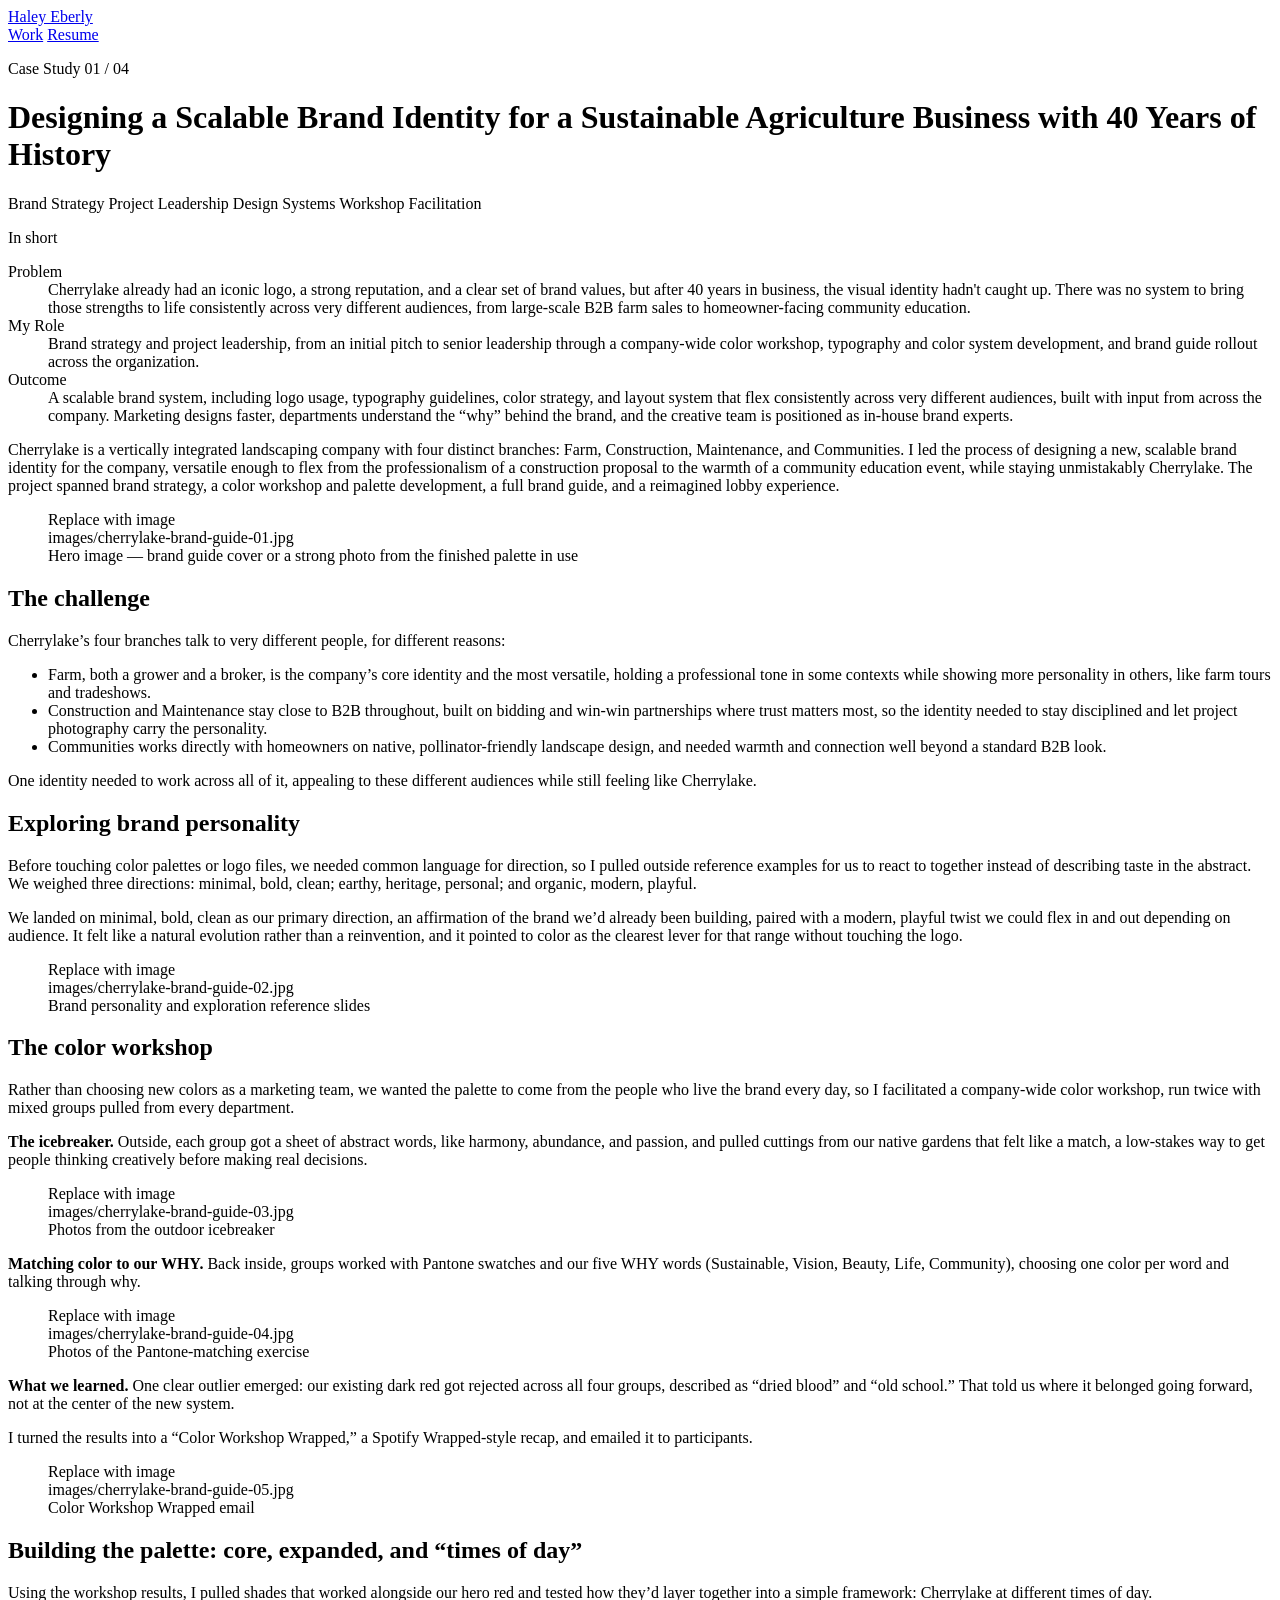
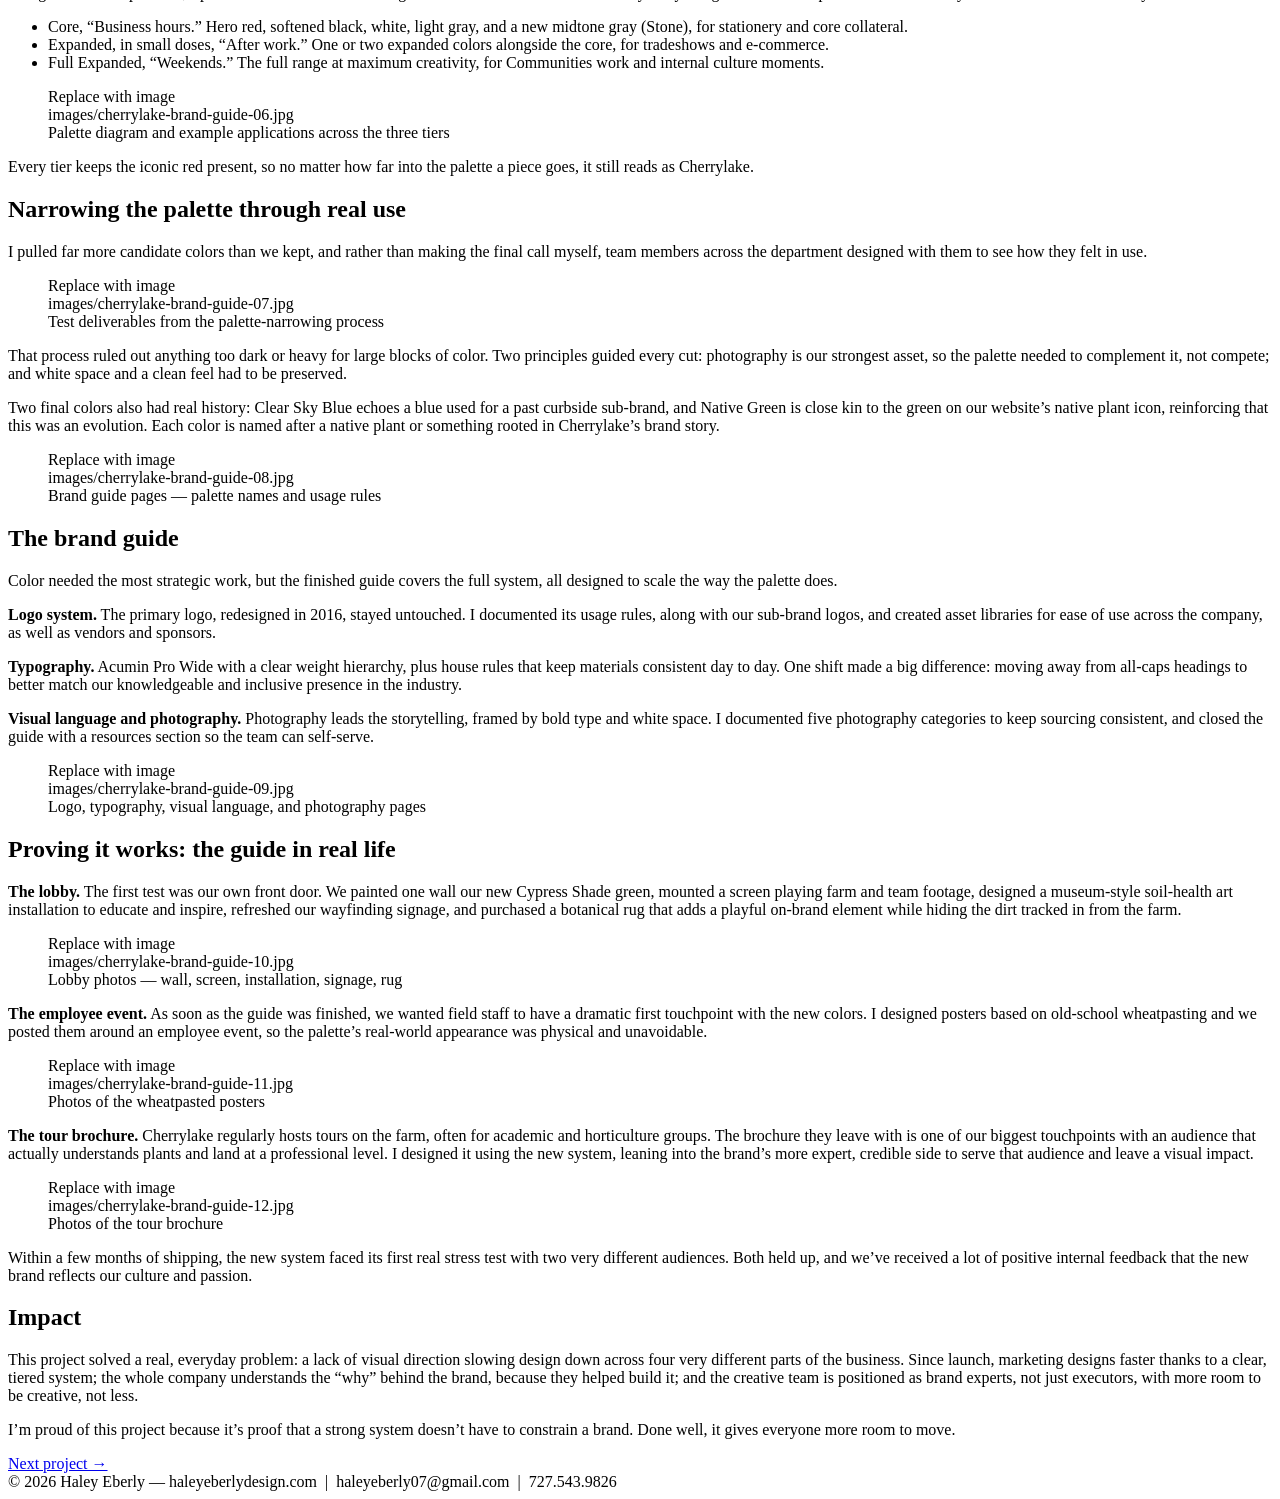
==== case-study-1.html @ ac06ab52 "Add files via upload" ====
<!DOCTYPE html>
<html lang="en">
<head>
<meta charset="UTF-8">
<meta name="viewport" content="width=device-width, initial-scale=1.0">
<title>Cherrylake Brand Guide — Haley Eberly</title>
<link rel="preconnect" href="https://fonts.googleapis.com">
<link rel="preconnect" href="https://fonts.gstatic.com" crossorigin>
<link href="https://fonts.googleapis.com/css2?family=Bricolage+Grotesque:opsz,wght@12..96,500;12..96,600;12..96,700&family=IBM+Plex+Sans:wght@400;500&family=IBM+Plex+Mono:wght@400;500&display=swap" rel="stylesheet">
<link rel="stylesheet" href="style.css">
</head>
<body>

<nav class="site-nav">
  <a href="index.html" class="site-nav__name">Haley Eberly</a>
  <div class="site-nav__links">
    <a href="index.html">Work</a>
    <a href="resume.pdf" target="_blank" rel="noopener">Resume</a>
  </div>
</nav>

<main class="case-study">

  <p class="case-study__eyebrow">Case Study 01 / 04</p>
  <h1 class="case-study__title">Designing a Scalable Brand Identity for a Sustainable Agriculture Business with 40 Years of History</h1>

  <div class="case-study__tags">
    <span class="tag">Brand Strategy</span>
    <span class="tag">Project Leadership</span>
    <span class="tag">Design Systems</span>
    <span class="tag">Workshop Facilitation</span>
  </div>

  <div class="brief-card">
    <p class="brief-card__label">In short</p>
    <dl>
      <dt>Problem</dt><dd>Cherrylake already had an iconic logo, a strong reputation, and a clear set of brand values, but after 40 years in business, the visual identity hadn't caught up. There was no system to bring those strengths to life consistently across very different audiences, from large-scale B2B farm sales to homeowner-facing community education.</dd>
      <dt>My Role</dt><dd>Brand strategy and project leadership, from an initial pitch to senior leadership through a company-wide color workshop, typography and color system development, and brand guide rollout across the organization.</dd>
      <dt>Outcome</dt><dd>A scalable brand system, including logo usage, typography guidelines, color strategy, and layout system that flex consistently across very different audiences, built with input from across the company. Marketing designs faster, departments understand the “why” behind the brand, and the creative team is positioned as in-house brand experts.</dd>
    </dl>
  </div>

  <article class="case-study__body">
    <p>Cherrylake is a vertically integrated landscaping company with four distinct branches: Farm, Construction, Maintenance, and Communities. I led the process of designing a new, scalable brand identity for the company, versatile enough to flex from the professionalism of a construction proposal to the warmth of a community education event, while staying unmistakably Cherrylake. The project spanned brand strategy, a color workshop and palette development, a full brand guide, and a reimagined lobby experience.</p>
    <figure class="case-study__figure">
      <div class="work-item__media">
        <div class="work-item__placeholder">Replace with image<br>images/cherrylake-brand-guide-01.jpg</div>
      </div>
      <figcaption>Hero image — brand guide cover or a strong photo from the finished palette in use</figcaption>
    </figure>
    <h2>The challenge</h2>
    <p>Cherrylake’s four branches talk to very different people, for different reasons:</p>
    <ul>
      <li>Farm, both a grower and a broker, is the company’s core identity and the most versatile, holding a professional tone in some contexts while showing more personality in others, like farm tours and tradeshows.</li>
      <li>Construction and Maintenance stay close to B2B throughout, built on bidding and win-win partnerships where trust matters most, so the identity needed to stay disciplined and let project photography carry the personality.</li>
      <li>Communities works directly with homeowners on native, pollinator-friendly landscape design, and needed warmth and connection well beyond a standard B2B look.</li>
    </ul>
    <p>One identity needed to work across all of it, appealing to these different audiences while still feeling like Cherrylake.</p>
    <h2>Exploring brand personality</h2>
    <p>Before touching color palettes or logo files, we needed common language for direction, so I pulled outside reference examples for us to react to together instead of describing taste in the abstract. We weighed three directions: minimal, bold, clean; earthy, heritage, personal; and organic, modern, playful.</p>
    <p>We landed on minimal, bold, clean as our primary direction, an affirmation of the brand we’d already been building, paired with a modern, playful twist we could flex in and out depending on audience. It felt like a natural evolution rather than a reinvention, and it pointed to color as the clearest lever for that range without touching the logo.</p>
    <figure class="case-study__figure">
      <div class="work-item__media">
        <div class="work-item__placeholder">Replace with image<br>images/cherrylake-brand-guide-02.jpg</div>
      </div>
      <figcaption>Brand personality and exploration reference slides</figcaption>
    </figure>
    <h2>The color workshop</h2>
    <p>Rather than choosing new colors as a marketing team, we wanted the palette to come from the people who live the brand every day, so I facilitated a company-wide color workshop, run twice with mixed groups pulled from every department.</p>
    <p><strong>The icebreaker.</strong> Outside, each group got a sheet of abstract words, like harmony, abundance, and passion, and pulled cuttings from our native gardens that felt like a match, a low-stakes way to get people thinking creatively before making real decisions.</p>
    <figure class="case-study__figure">
      <div class="work-item__media">
        <div class="work-item__placeholder">Replace with image<br>images/cherrylake-brand-guide-03.jpg</div>
      </div>
      <figcaption>Photos from the outdoor icebreaker</figcaption>
    </figure>
    <p><strong>Matching color to our WHY.</strong> Back inside, groups worked with Pantone swatches and our five WHY words (Sustainable, Vision, Beauty, Life, Community), choosing one color per word and talking through why.</p>
    <figure class="case-study__figure">
      <div class="work-item__media">
        <div class="work-item__placeholder">Replace with image<br>images/cherrylake-brand-guide-04.jpg</div>
      </div>
      <figcaption>Photos of the Pantone-matching exercise</figcaption>
    </figure>
    <p><strong>What we learned.</strong> One clear outlier emerged: our existing dark red got rejected across all four groups, described as “dried blood” and “old school.” That told us where it belonged going forward, not at the center of the new system.</p>
    <p>I turned the results into a “Color Workshop Wrapped,” a Spotify Wrapped-style recap, and emailed it to participants.</p>
    <figure class="case-study__figure">
      <div class="work-item__media">
        <div class="work-item__placeholder">Replace with image<br>images/cherrylake-brand-guide-05.jpg</div>
      </div>
      <figcaption>Color Workshop Wrapped email</figcaption>
    </figure>
    <h2>Building the palette: core, expanded, and “times of day”</h2>
    <p>Using the workshop results, I pulled shades that worked alongside our hero red and tested how they’d layer together into a simple framework: Cherrylake at different times of day.</p>
    <ul>
      <li>Core, “Business hours.” Hero red, softened black, white, light gray, and a new midtone gray (Stone), for stationery and core collateral.</li>
      <li>Expanded, in small doses, “After work.” One or two expanded colors alongside the core, for tradeshows and e-commerce.</li>
      <li>Full Expanded, “Weekends.” The full range at maximum creativity, for Communities work and internal culture moments.</li>
    </ul>
    <figure class="case-study__figure">
      <div class="work-item__media">
        <div class="work-item__placeholder">Replace with image<br>images/cherrylake-brand-guide-06.jpg</div>
      </div>
      <figcaption>Palette diagram and example applications across the three tiers</figcaption>
    </figure>
    <p>Every tier keeps the iconic red present, so no matter how far into the palette a piece goes, it still reads as Cherrylake.</p>
    <h2>Narrowing the palette through real use</h2>
    <p>I pulled far more candidate colors than we kept, and rather than making the final call myself, team members across the department designed with them to see how they felt in use.</p>
    <figure class="case-study__figure">
      <div class="work-item__media">
        <div class="work-item__placeholder">Replace with image<br>images/cherrylake-brand-guide-07.jpg</div>
      </div>
      <figcaption>Test deliverables from the palette-narrowing process</figcaption>
    </figure>
    <p>That process ruled out anything too dark or heavy for large blocks of color. Two principles guided every cut: photography is our strongest asset, so the palette needed to complement it, not compete; and white space and a clean feel had to be preserved.</p>
    <p>Two final colors also had real history: Clear Sky Blue echoes a blue used for a past curbside sub-brand, and Native Green is close kin to the green on our website’s native plant icon, reinforcing that this was an evolution. Each color is named after a native plant or something rooted in Cherrylake’s brand story.</p>
    <figure class="case-study__figure">
      <div class="work-item__media">
        <div class="work-item__placeholder">Replace with image<br>images/cherrylake-brand-guide-08.jpg</div>
      </div>
      <figcaption>Brand guide pages — palette names and usage rules</figcaption>
    </figure>
    <h2>The brand guide</h2>
    <p>Color needed the most strategic work, but the finished guide covers the full system, all designed to scale the way the palette does.</p>
    <p><strong>Logo system.</strong> The primary logo, redesigned in 2016, stayed untouched. I documented its usage rules, along with our sub-brand logos, and created asset libraries for ease of use across the company, as well as vendors and sponsors.</p>
    <p><strong>Typography.</strong> Acumin Pro Wide with a clear weight hierarchy, plus house rules that keep materials consistent day to day. One shift made a big difference: moving away from all-caps headings to better match our knowledgeable and inclusive presence in the industry.</p>
    <p><strong>Visual language and photography.</strong> Photography leads the storytelling, framed by bold type and white space. I documented five photography categories to keep sourcing consistent, and closed the guide with a resources section so the team can self-serve.</p>
    <figure class="case-study__figure">
      <div class="work-item__media">
        <div class="work-item__placeholder">Replace with image<br>images/cherrylake-brand-guide-09.jpg</div>
      </div>
      <figcaption>Logo, typography, visual language, and photography pages</figcaption>
    </figure>
    <h2>Proving it works: the guide in real life</h2>
    <p><strong>The lobby.</strong> The first test was our own front door. We painted one wall our new Cypress Shade green, mounted a screen playing farm and team footage, designed a museum-style soil-health art installation to educate and inspire, refreshed our wayfinding signage, and purchased a botanical rug that adds a playful on-brand element while hiding the dirt tracked in from the farm.</p>
    <figure class="case-study__figure">
      <div class="work-item__media">
        <div class="work-item__placeholder">Replace with image<br>images/cherrylake-brand-guide-10.jpg</div>
      </div>
      <figcaption>Lobby photos — wall, screen, installation, signage, rug</figcaption>
    </figure>
    <p><strong>The employee event.</strong> As soon as the guide was finished, we wanted field staff to have a dramatic first touchpoint with the new colors. I designed posters based on old-school wheatpasting and we posted them around an employee event, so the palette’s real-world appearance was physical and unavoidable.</p>
    <figure class="case-study__figure">
      <div class="work-item__media">
        <div class="work-item__placeholder">Replace with image<br>images/cherrylake-brand-guide-11.jpg</div>
      </div>
      <figcaption>Photos of the wheatpasted posters</figcaption>
    </figure>
    <p><strong>The tour brochure.</strong> Cherrylake regularly hosts tours on the farm, often for academic and horticulture groups. The brochure they leave with is one of our biggest touchpoints with an audience that actually understands plants and land at a professional level. I designed it using the new system, leaning into the brand’s more expert, credible side to serve that audience and leave a visual impact.</p>
    <figure class="case-study__figure">
      <div class="work-item__media">
        <div class="work-item__placeholder">Replace with image<br>images/cherrylake-brand-guide-12.jpg</div>
      </div>
      <figcaption>Photos of the tour brochure</figcaption>
    </figure>
    <p>Within a few months of shipping, the new system faced its first real stress test with two very different audiences. Both held up, and we’ve received a lot of positive internal feedback that the new brand reflects our culture and passion.</p>
    <h2>Impact</h2>
    <p>This project solved a real, everyday problem: a lack of visual direction slowing design down across four very different parts of the business. Since launch, marketing designs faster thanks to a clear, tiered system; the whole company understands the “why” behind the brand, because they helped build it; and the creative team is positioned as brand experts, not just executors, with more room to be creative, not less.</p>
    <p>I’m proud of this project because it’s proof that a strong system doesn’t have to constrain a brand. Done well, it gives everyone more room to move.</p>
  </article>

  <nav class="case-study__nav">
    <a href="case-study-2.html">Next project →</a>
  </nav>

</main>

<footer class="site-footer">
  © <span id="year"></span> Haley Eberly — haleyeberlydesign.com &nbsp;|&nbsp; haleyeberly07@gmail.com &nbsp;|&nbsp; 727.543.9826
</footer>

<script>
  document.getElementById('year').textContent = new Date().getFullYear();
</script>

</body>
</html>
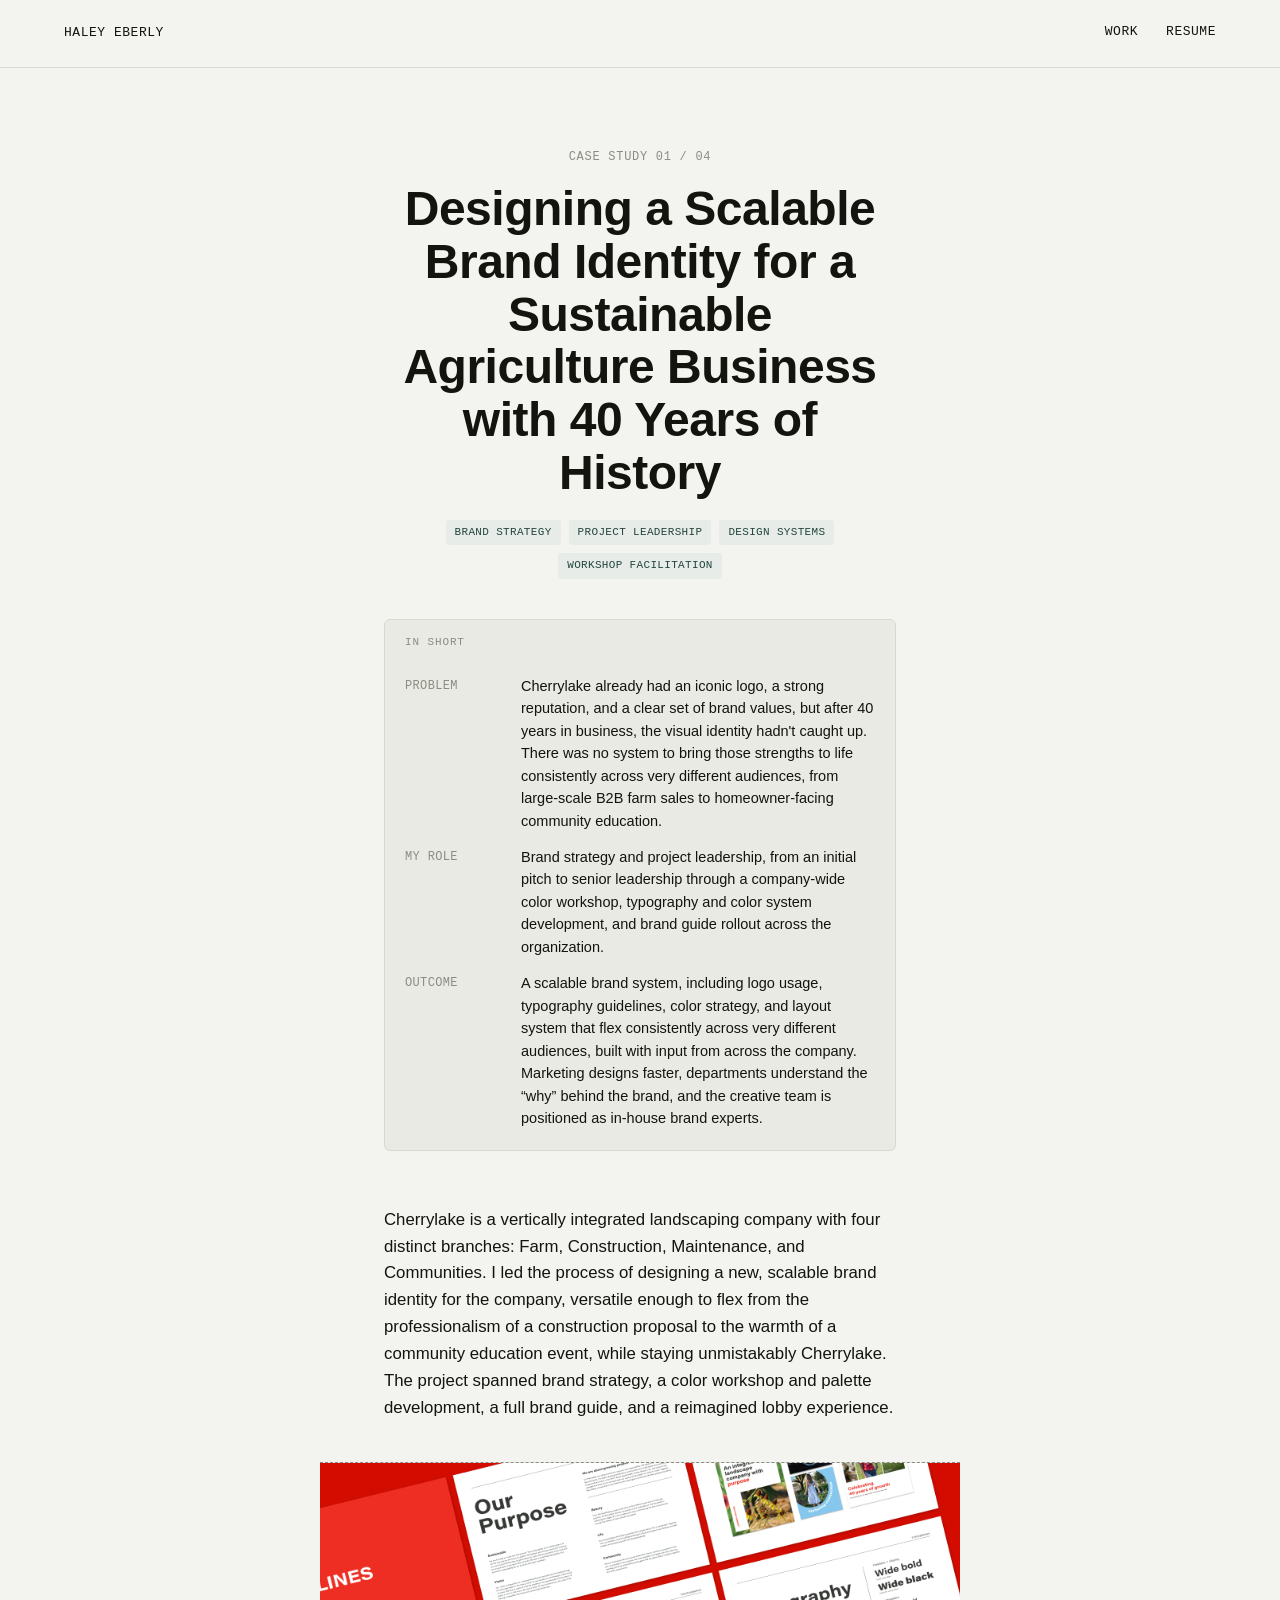
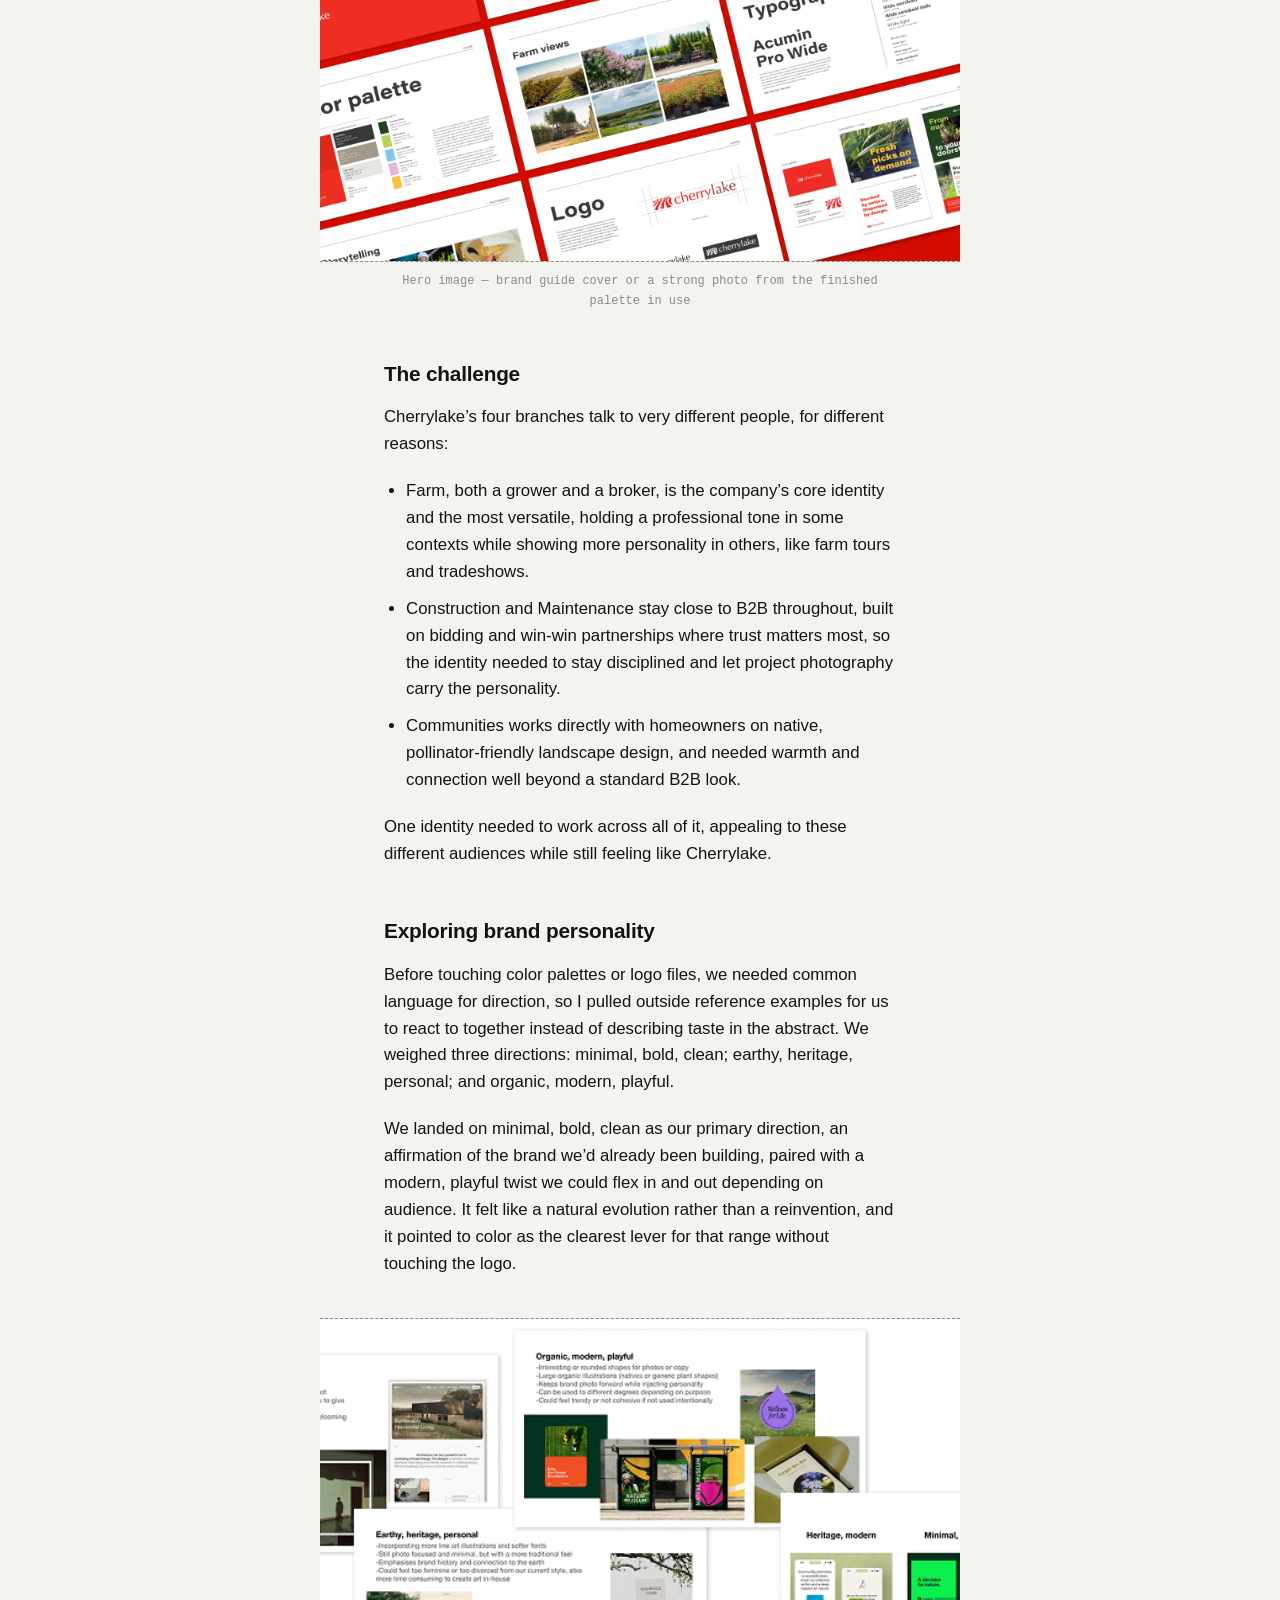
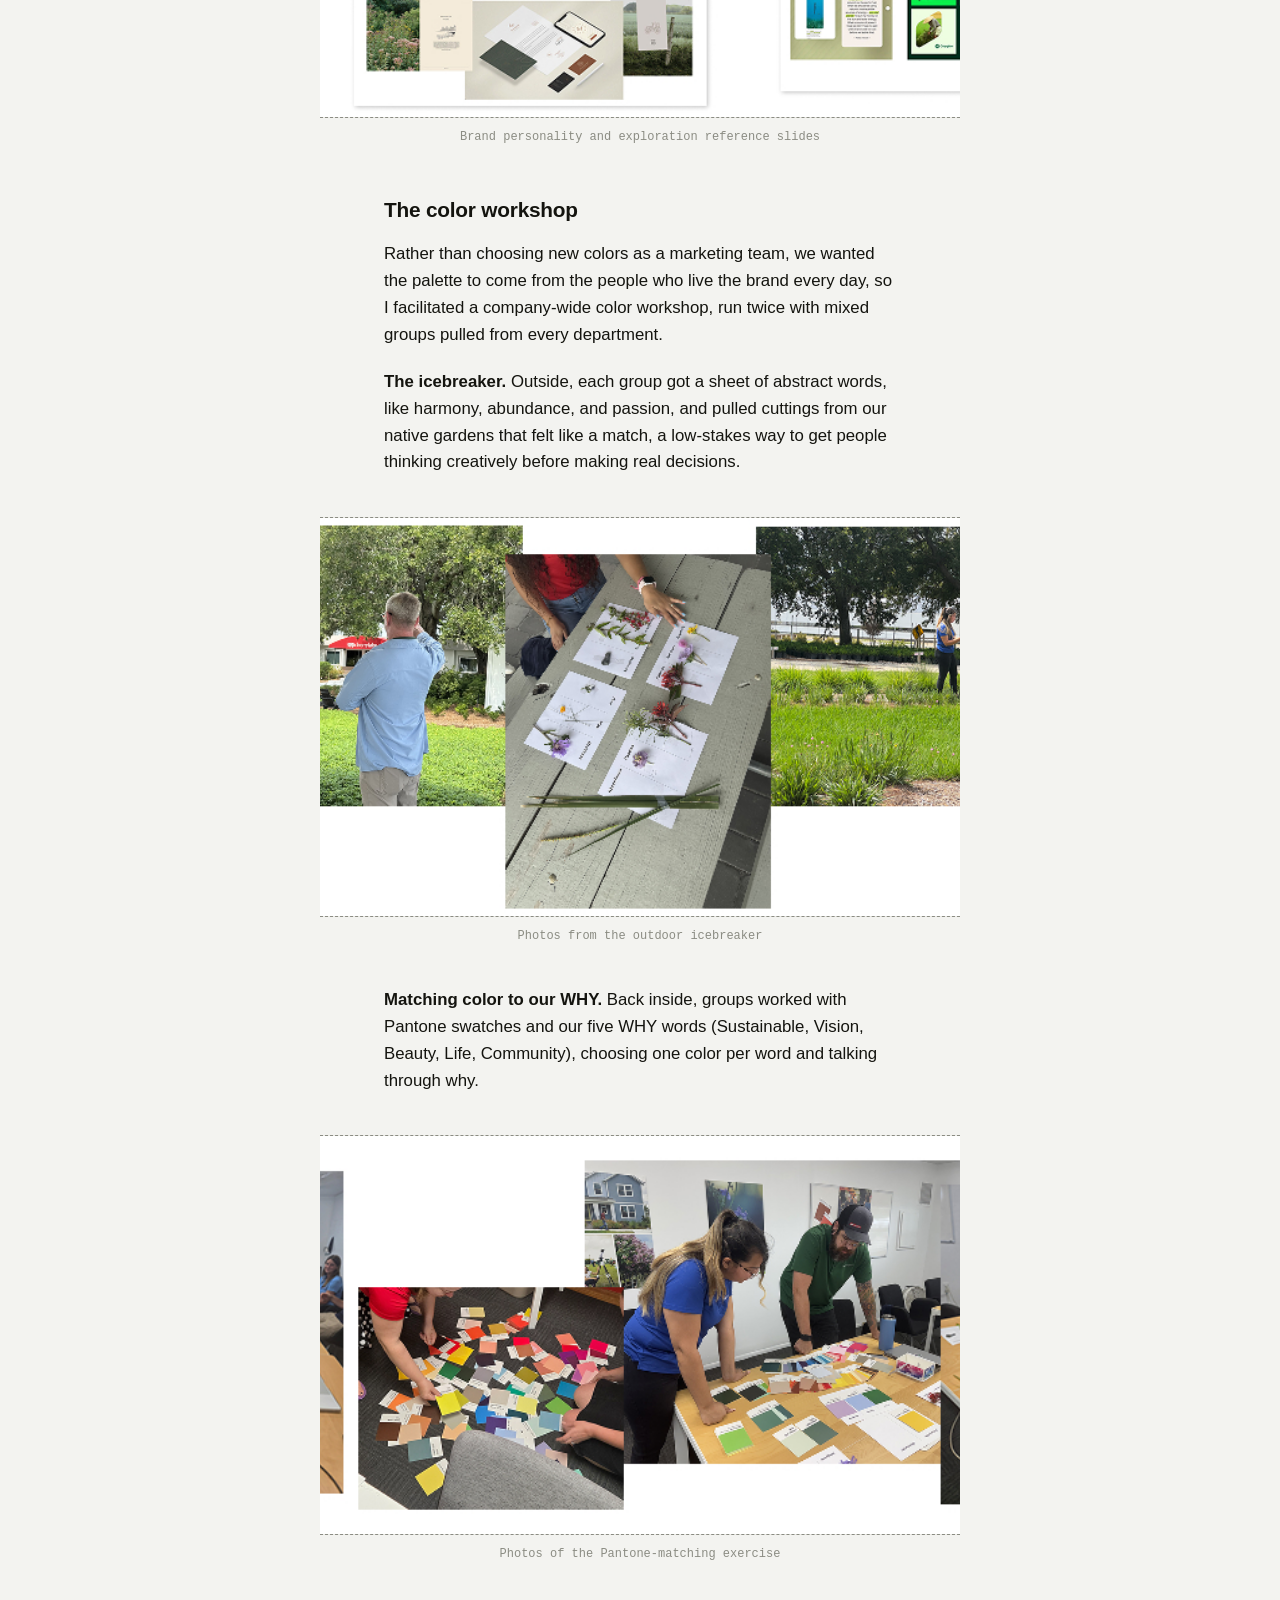
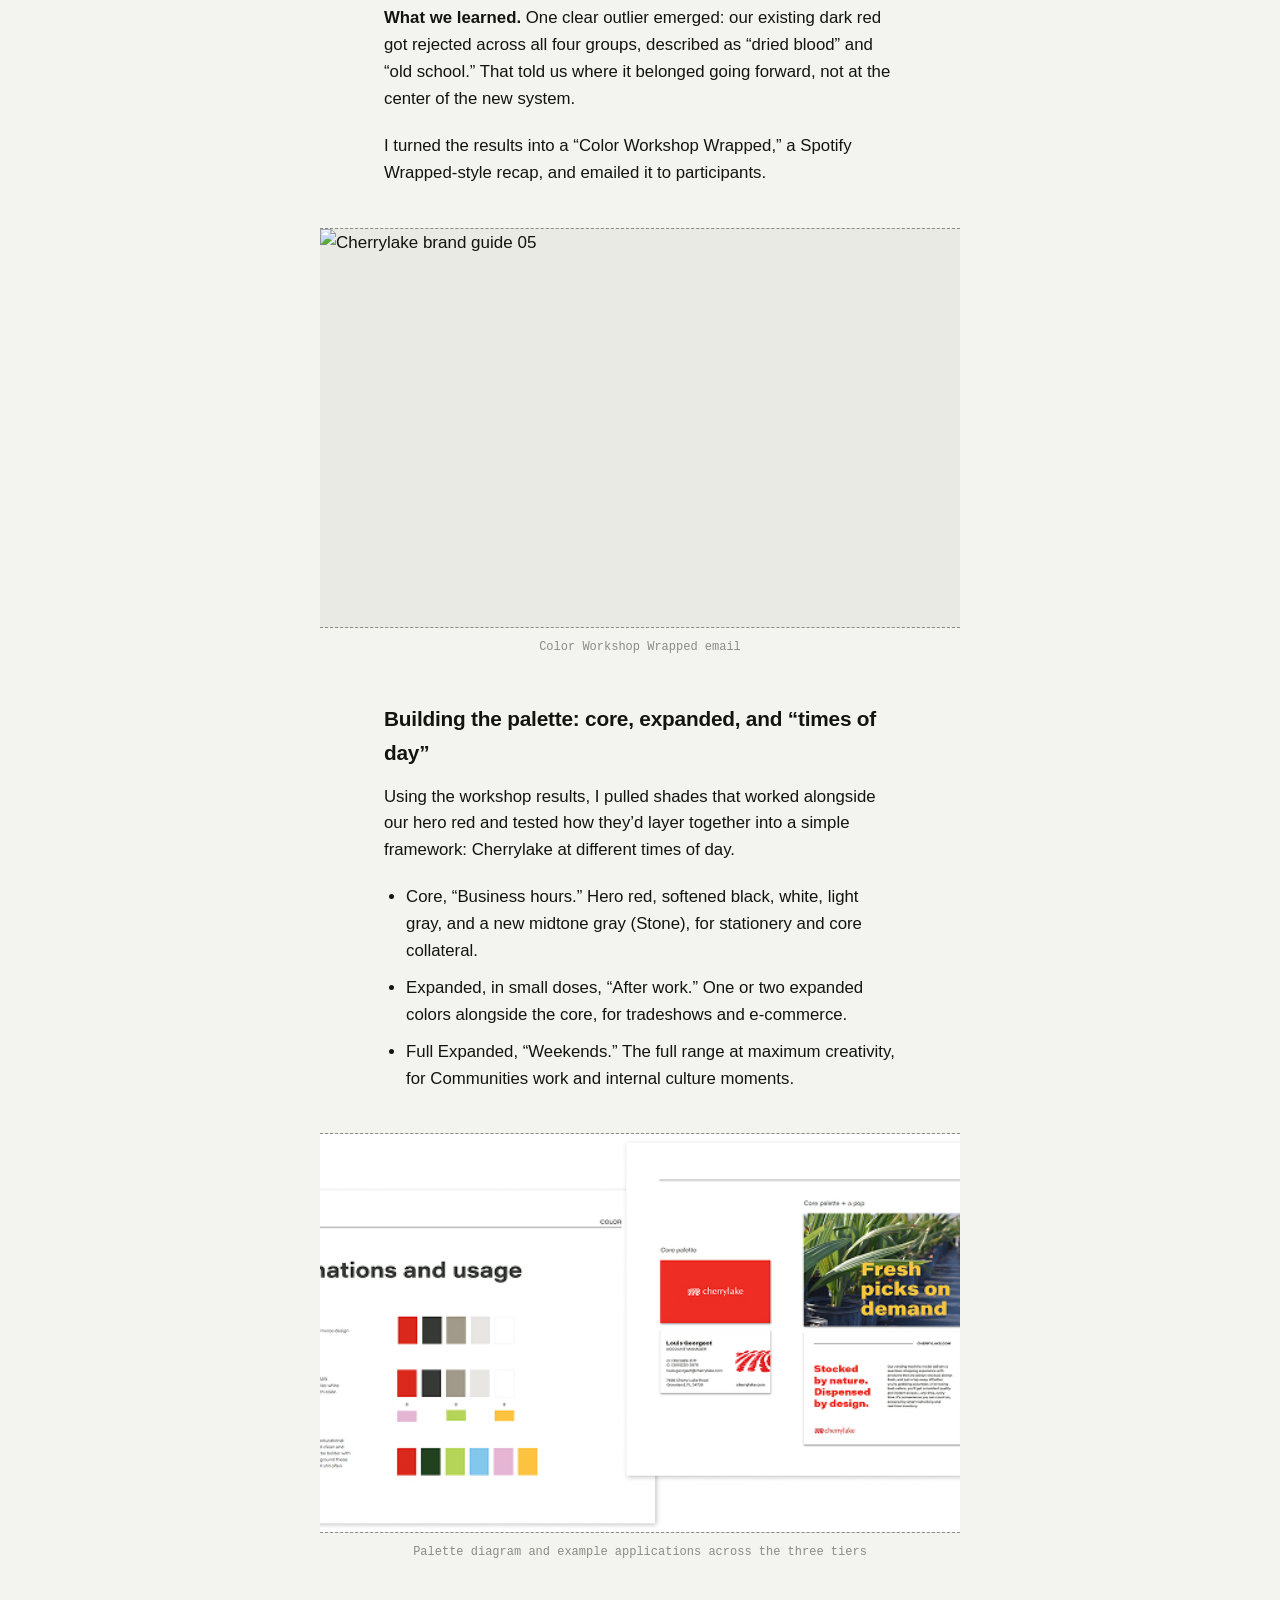
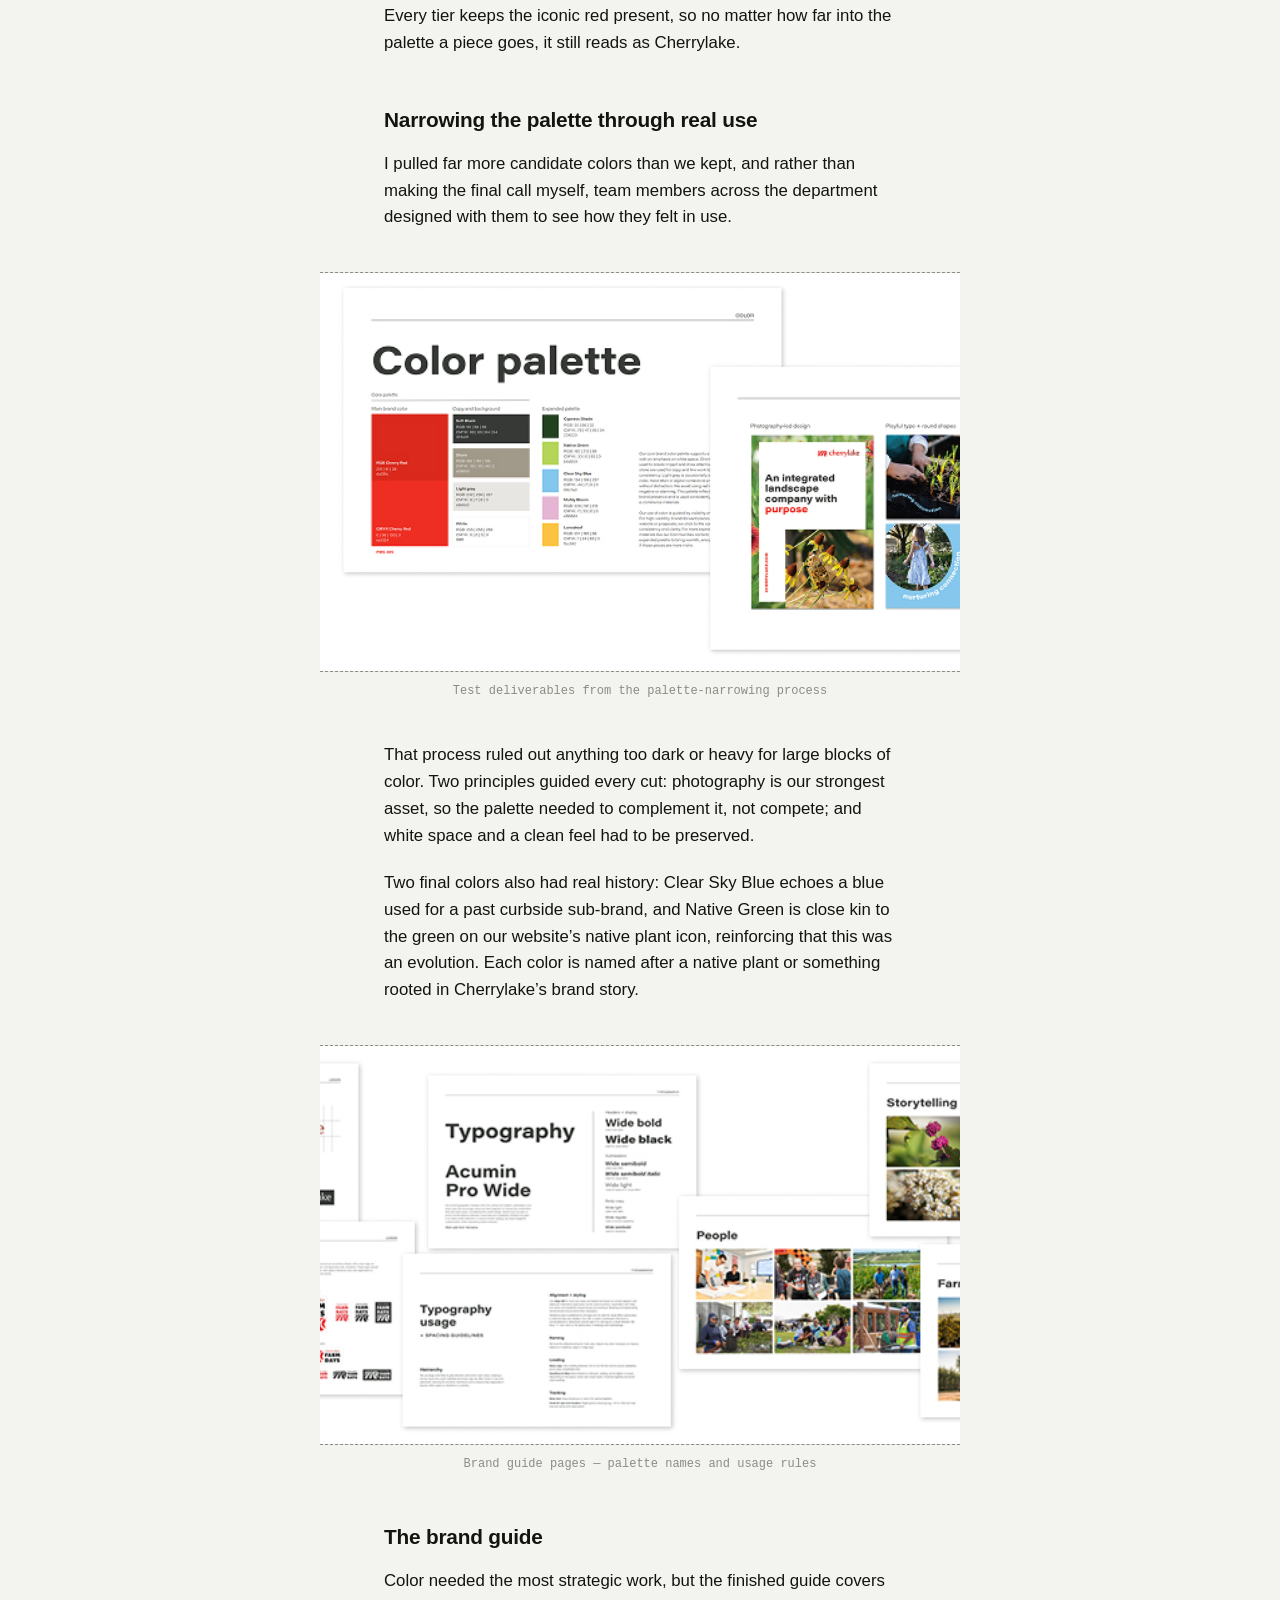
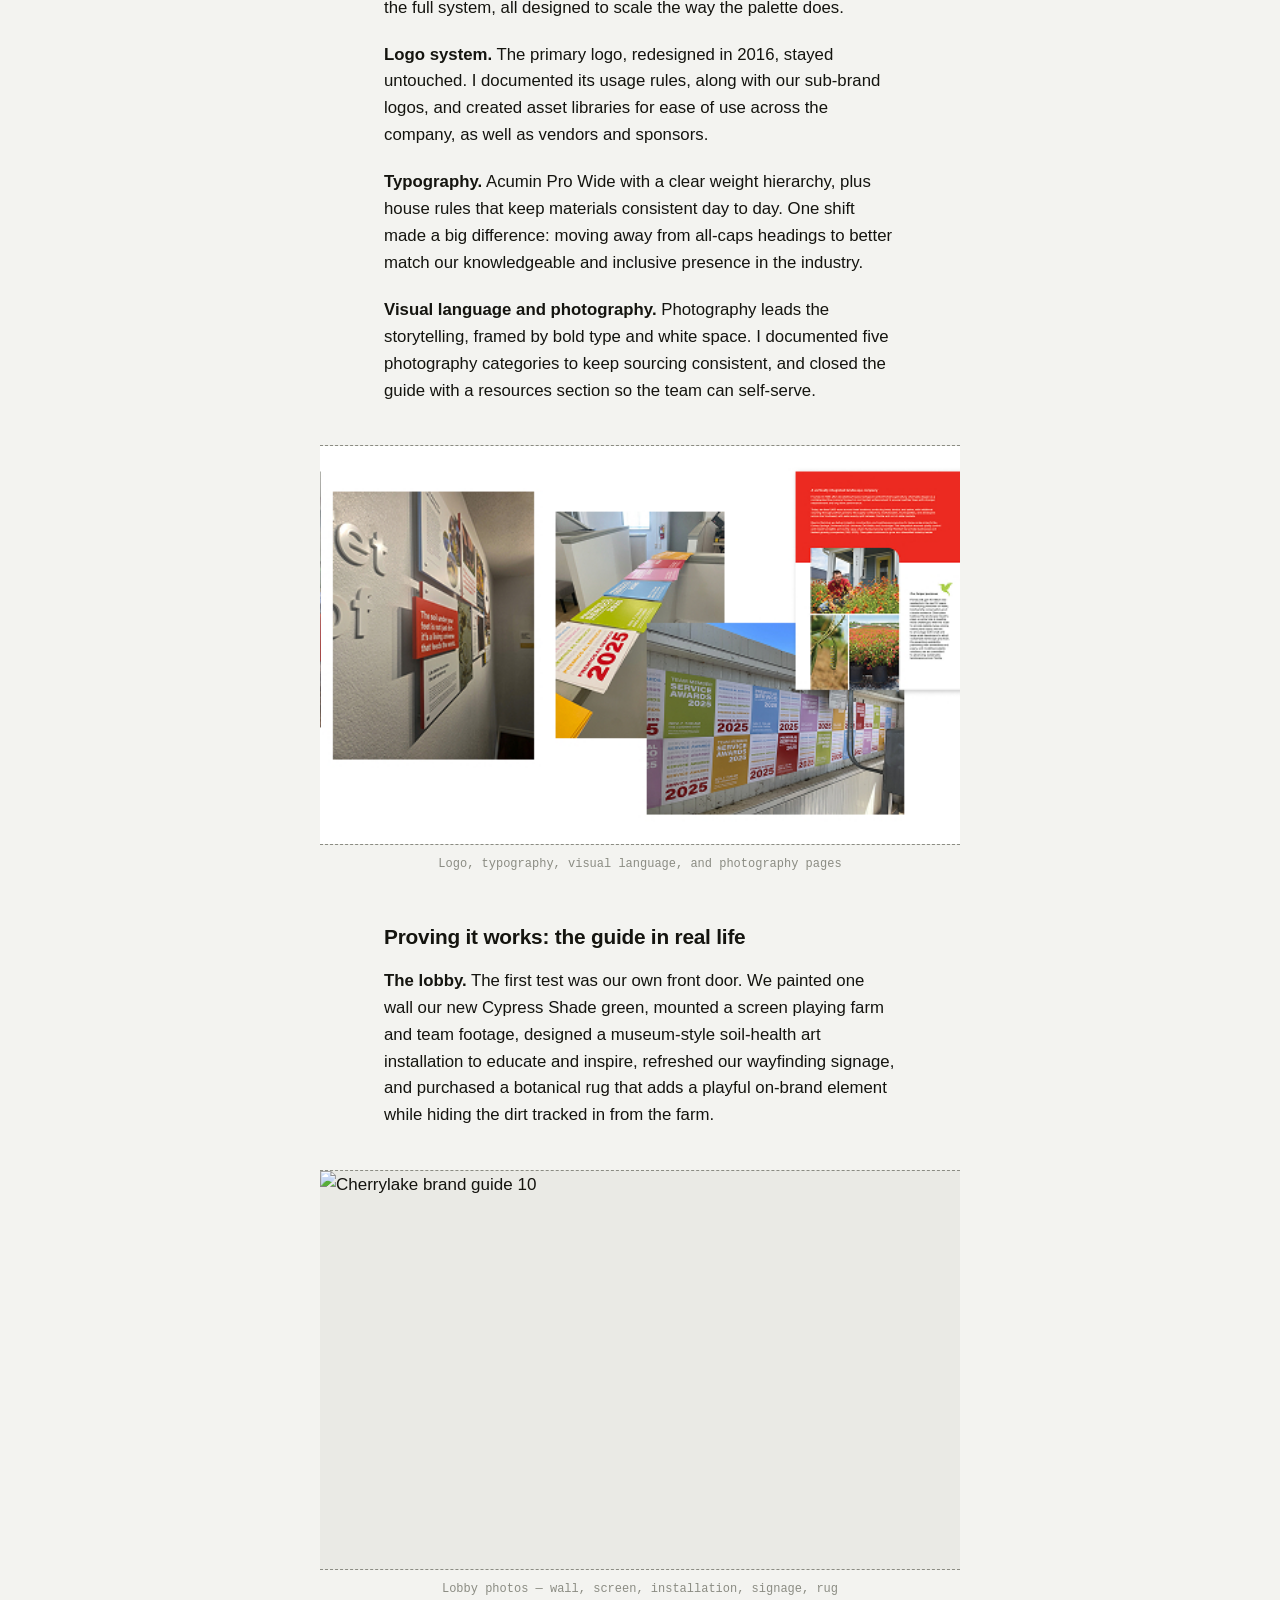
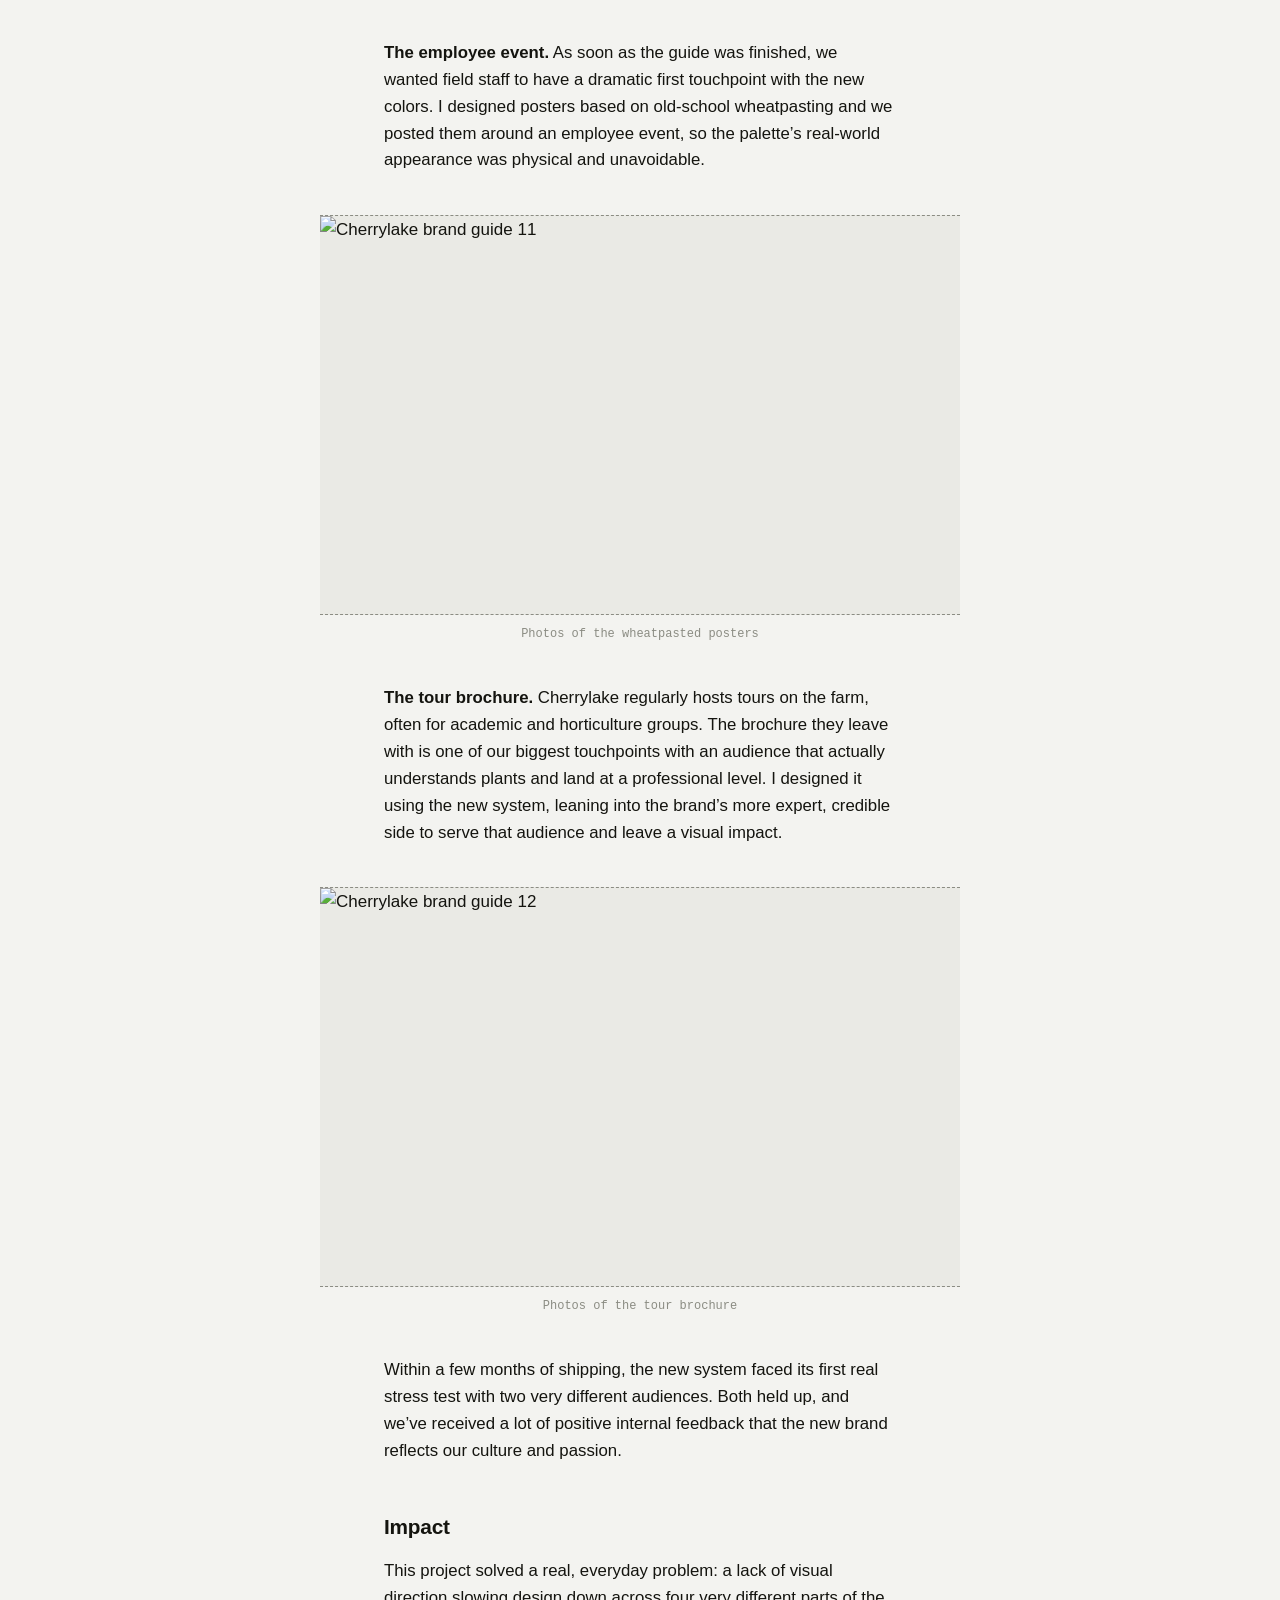
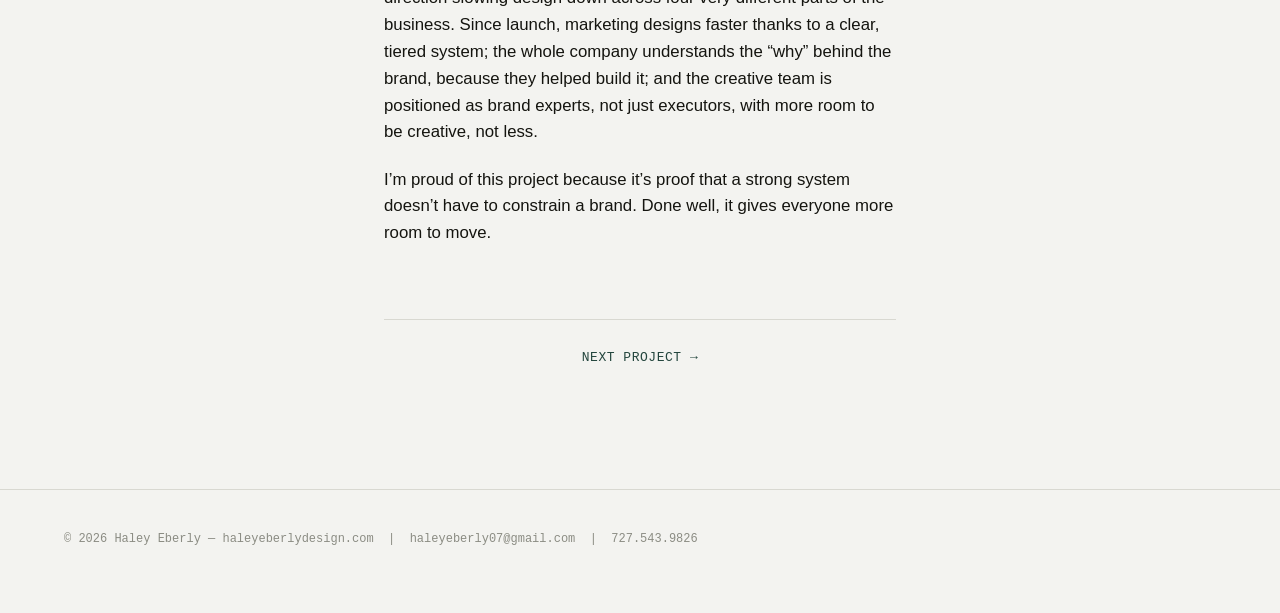
==== commit 6b9a8a32: "Add files via upload" ====
--- a/case-study-1.html
+++ b/case-study-1.html
@@ -44,7 +44,7 @@
     <p>Cherrylake is a vertically integrated landscaping company with four distinct branches: Farm, Construction, Maintenance, and Communities. I led the process of designing a new, scalable brand identity for the company, versatile enough to flex from the professionalism of a construction proposal to the warmth of a community education event, while staying unmistakably Cherrylake. The project spanned brand strategy, a color workshop and palette development, a full brand guide, and a reimagined lobby experience.</p>
     <figure class="case-study__figure">
       <div class="work-item__media">
-        <div class="work-item__placeholder">Replace with image<br>images/cherrylake-brand-guide-01.jpg</div>
+        <img src="images/cherrylake-brand-guide-01.jpg" alt="Cherrylake brand guide 01" loading="lazy">
       </div>
       <figcaption>Hero image — brand guide cover or a strong photo from the finished palette in use</figcaption>
     </figure>
@@ -61,7 +61,7 @@
     <p>We landed on minimal, bold, clean as our primary direction, an affirmation of the brand we’d already been building, paired with a modern, playful twist we could flex in and out depending on audience. It felt like a natural evolution rather than a reinvention, and it pointed to color as the clearest lever for that range without touching the logo.</p>
     <figure class="case-study__figure">
       <div class="work-item__media">
-        <div class="work-item__placeholder">Replace with image<br>images/cherrylake-brand-guide-02.jpg</div>
+        <img src="images/cherrylake-brand-guide-02.jpg" alt="Cherrylake brand guide 02" loading="lazy">
       </div>
       <figcaption>Brand personality and exploration reference slides</figcaption>
     </figure>
@@ -70,14 +70,14 @@
     <p><strong>The icebreaker.</strong> Outside, each group got a sheet of abstract words, like harmony, abundance, and passion, and pulled cuttings from our native gardens that felt like a match, a low-stakes way to get people thinking creatively before making real decisions.</p>
     <figure class="case-study__figure">
       <div class="work-item__media">
-        <div class="work-item__placeholder">Replace with image<br>images/cherrylake-brand-guide-03.jpg</div>
+        <img src="images/cherrylake-brand-guide-03.jpg" alt="Cherrylake brand guide 03" loading="lazy">
       </div>
       <figcaption>Photos from the outdoor icebreaker</figcaption>
     </figure>
     <p><strong>Matching color to our WHY.</strong> Back inside, groups worked with Pantone swatches and our five WHY words (Sustainable, Vision, Beauty, Life, Community), choosing one color per word and talking through why.</p>
     <figure class="case-study__figure">
       <div class="work-item__media">
-        <div class="work-item__placeholder">Replace with image<br>images/cherrylake-brand-guide-04.jpg</div>
+        <img src="images/cherrylake-brand-guide-04.jpg" alt="Cherrylake brand guide 04" loading="lazy">
       </div>
       <figcaption>Photos of the Pantone-matching exercise</figcaption>
     </figure>
@@ -85,7 +85,7 @@
     <p>I turned the results into a “Color Workshop Wrapped,” a Spotify Wrapped-style recap, and emailed it to participants.</p>
     <figure class="case-study__figure">
       <div class="work-item__media">
-        <div class="work-item__placeholder">Replace with image<br>images/cherrylake-brand-guide-05.jpg</div>
+        <img src="images/cherrylake-brand-guide-05.jpg" alt="Cherrylake brand guide 05" loading="lazy">
       </div>
       <figcaption>Color Workshop Wrapped email</figcaption>
     </figure>
@@ -98,7 +98,7 @@
     </ul>
     <figure class="case-study__figure">
       <div class="work-item__media">
-        <div class="work-item__placeholder">Replace with image<br>images/cherrylake-brand-guide-06.jpg</div>
+        <img src="images/cherrylake-brand-guide-06.jpg" alt="Cherrylake brand guide 06" loading="lazy">
       </div>
       <figcaption>Palette diagram and example applications across the three tiers</figcaption>
     </figure>
@@ -107,7 +107,7 @@
     <p>I pulled far more candidate colors than we kept, and rather than making the final call myself, team members across the department designed with them to see how they felt in use.</p>
     <figure class="case-study__figure">
       <div class="work-item__media">
-        <div class="work-item__placeholder">Replace with image<br>images/cherrylake-brand-guide-07.jpg</div>
+        <img src="images/cherrylake-brand-guide-07.jpg" alt="Cherrylake brand guide 07" loading="lazy">
       </div>
       <figcaption>Test deliverables from the palette-narrowing process</figcaption>
     </figure>
@@ -115,7 +115,7 @@
     <p>Two final colors also had real history: Clear Sky Blue echoes a blue used for a past curbside sub-brand, and Native Green is close kin to the green on our website’s native plant icon, reinforcing that this was an evolution. Each color is named after a native plant or something rooted in Cherrylake’s brand story.</p>
     <figure class="case-study__figure">
       <div class="work-item__media">
-        <div class="work-item__placeholder">Replace with image<br>images/cherrylake-brand-guide-08.jpg</div>
+        <img src="images/cherrylake-brand-guide-08.jpg" alt="Cherrylake brand guide 08" loading="lazy">
       </div>
       <figcaption>Brand guide pages — palette names and usage rules</figcaption>
     </figure>
@@ -126,7 +126,7 @@
     <p><strong>Visual language and photography.</strong> Photography leads the storytelling, framed by bold type and white space. I documented five photography categories to keep sourcing consistent, and closed the guide with a resources section so the team can self-serve.</p>
     <figure class="case-study__figure">
       <div class="work-item__media">
-        <div class="work-item__placeholder">Replace with image<br>images/cherrylake-brand-guide-09.jpg</div>
+        <img src="images/cherrylake-brand-guide-09.jpg" alt="Cherrylake brand guide 09" loading="lazy">
       </div>
       <figcaption>Logo, typography, visual language, and photography pages</figcaption>
     </figure>
@@ -134,21 +134,21 @@
     <p><strong>The lobby.</strong> The first test was our own front door. We painted one wall our new Cypress Shade green, mounted a screen playing farm and team footage, designed a museum-style soil-health art installation to educate and inspire, refreshed our wayfinding signage, and purchased a botanical rug that adds a playful on-brand element while hiding the dirt tracked in from the farm.</p>
     <figure class="case-study__figure">
       <div class="work-item__media">
-        <div class="work-item__placeholder">Replace with image<br>images/cherrylake-brand-guide-10.jpg</div>
+        <img src="images/cherrylake-brand-guide-10.jpg" alt="Cherrylake brand guide 10" loading="lazy">
       </div>
       <figcaption>Lobby photos — wall, screen, installation, signage, rug</figcaption>
     </figure>
     <p><strong>The employee event.</strong> As soon as the guide was finished, we wanted field staff to have a dramatic first touchpoint with the new colors. I designed posters based on old-school wheatpasting and we posted them around an employee event, so the palette’s real-world appearance was physical and unavoidable.</p>
     <figure class="case-study__figure">
       <div class="work-item__media">
-        <div class="work-item__placeholder">Replace with image<br>images/cherrylake-brand-guide-11.jpg</div>
+        <img src="images/cherrylake-brand-guide-11.jpg" alt="Cherrylake brand guide 11" loading="lazy">
       </div>
       <figcaption>Photos of the wheatpasted posters</figcaption>
     </figure>
     <p><strong>The tour brochure.</strong> Cherrylake regularly hosts tours on the farm, often for academic and horticulture groups. The brochure they leave with is one of our biggest touchpoints with an audience that actually understands plants and land at a professional level. I designed it using the new system, leaning into the brand’s more expert, credible side to serve that audience and leave a visual impact.</p>
     <figure class="case-study__figure">
       <div class="work-item__media">
-        <div class="work-item__placeholder">Replace with image<br>images/cherrylake-brand-guide-12.jpg</div>
+        <img src="images/cherrylake-brand-guide-12.jpg" alt="Cherrylake brand guide 12" loading="lazy">
       </div>
       <figcaption>Photos of the tour brochure</figcaption>
     </figure>
--- a/style.css
+++ b/style.css
@@ -0,0 +1,388 @@
+/* =========================================================
+   Design tokens
+   ========================================================= */
+:root {
+  --bg: #f3f3f0;
+  --bg-raised: #eaeae5;
+  --ink: #14140f;
+  --ink-soft: #55564f;
+  --ink-faint: #8b8c83;
+  --line: #d8d8d1;
+  --accent: #23453d;
+  --accent-tint: #e7ece9;
+
+  --font-display: "Bricolage Grotesque", sans-serif;
+  --font-body: "IBM Plex Sans", sans-serif;
+  --font-mono: "IBM Plex Mono", monospace;
+
+  --measure: 640px;
+  --gutter: clamp(20px, 5vw, 64px);
+}
+
+/* =========================================================
+   Reset / base
+   ========================================================= */
+* { box-sizing: border-box; }
+html { -webkit-text-size-adjust: 100%; }
+
+body {
+  margin: 0;
+  background: var(--bg);
+  color: var(--ink);
+  font-family: var(--font-body);
+  font-size: 17px;
+  line-height: 1.6;
+  -webkit-font-smoothing: antialiased;
+}
+
+img { max-width: 100%; display: block; }
+
+a {
+  color: inherit;
+  text-decoration: none;
+}
+
+h1, h2, h3 {
+  font-family: var(--font-display);
+  margin: 0;
+  letter-spacing: -0.01em;
+}
+
+p { margin: 0 0 1.2em; }
+
+::selection { background: var(--accent); color: var(--bg); }
+
+:focus-visible {
+  outline: 2px solid var(--accent);
+  outline-offset: 3px;
+}
+
+@media (prefers-reduced-motion: reduce) {
+  *, *::before, *::after {
+    animation-duration: 0.001ms !important;
+    transition-duration: 0.001ms !important;
+  }
+}
+
+/* =========================================================
+   Nav
+   ========================================================= */
+.site-nav {
+  position: sticky;
+  top: 0;
+  z-index: 20;
+  display: flex;
+  align-items: center;
+  justify-content: space-between;
+  padding: 22px var(--gutter);
+  background: color-mix(in srgb, var(--bg) 88%, transparent);
+  backdrop-filter: blur(6px);
+  border-bottom: 1px solid var(--line);
+}
+
+.site-nav__name {
+  font-family: var(--font-mono);
+  font-size: 13px;
+  letter-spacing: 0.04em;
+  text-transform: uppercase;
+}
+
+.site-nav__links {
+  display: flex;
+  gap: 28px;
+  font-family: var(--font-mono);
+  font-size: 13px;
+  letter-spacing: 0.04em;
+  text-transform: uppercase;
+}
+
+.site-nav__links a {
+  position: relative;
+  padding-bottom: 2px;
+}
+
+.site-nav__links a::after {
+  content: "";
+  position: absolute;
+  left: 0; right: 0; bottom: -2px;
+  height: 1px;
+  background: var(--accent);
+  transform: scaleX(0);
+  transform-origin: left;
+  transition: transform 0.25s ease;
+}
+
+.site-nav__links a:hover::after,
+.site-nav__links a:focus-visible::after {
+  transform: scaleX(1);
+}
+
+/* =========================================================
+   Home / hero
+   ========================================================= */
+.hero {
+  padding: clamp(48px, 10vw, 96px) var(--gutter) clamp(32px, 6vw, 56px);
+  max-width: 900px;
+}
+
+.hero h1 {
+  font-size: clamp(2.4rem, 6vw, 4.2rem);
+  font-weight: 600;
+  line-height: 1.05;
+}
+
+.hero p {
+  margin-top: 18px;
+  max-width: 46ch;
+  color: var(--ink-soft);
+  font-size: 1.05rem;
+}
+
+/* =========================================================
+   Work list (alternating covers)
+   ========================================================= */
+.work-list {
+  display: flex;
+  flex-direction: column;
+}
+
+.work-item {
+  display: grid;
+  grid-template-columns: 1fr 1fr;
+  align-items: center;
+  gap: clamp(24px, 4vw, 56px);
+  padding: clamp(32px, 6vw, 64px) var(--gutter);
+  border-top: 1px solid var(--line);
+  text-decoration: none;
+  color: inherit;
+}
+
+.work-item:last-child { border-bottom: 1px solid var(--line); }
+
+.work-item:nth-child(even) .work-item__media { order: 2; }
+.work-item:nth-child(even) .work-item__body { order: 1; }
+
+.work-item__media {
+  aspect-ratio: 4 / 3;
+  background: var(--bg-raised);
+  border: 1px dashed var(--ink-faint);
+  display: flex;
+  align-items: center;
+  justify-content: center;
+  overflow: hidden;
+  transition: transform 0.4s ease;
+}
+
+.work-item__media img { width: 100%; height: 100%; object-fit: cover; }
+
+.work-item__placeholder {
+  font-family: var(--font-mono);
+  font-size: 12px;
+  color: var(--ink-faint);
+  text-align: center;
+  padding: 12px;
+}
+
+.work-item:hover .work-item__media { transform: scale(1.015); }
+
+.work-item__index {
+  font-family: var(--font-mono);
+  font-size: 12px;
+  color: var(--ink-faint);
+  margin-bottom: 10px;
+  display: block;
+}
+
+.work-item__title {
+  font-size: clamp(1.5rem, 3vw, 2.1rem);
+  font-weight: 600;
+}
+
+.work-item__tags {
+  margin-top: 14px;
+  display: flex;
+  flex-wrap: wrap;
+  gap: 8px;
+}
+
+.tag {
+  font-family: var(--font-mono);
+  font-size: 11px;
+  letter-spacing: 0.03em;
+  text-transform: uppercase;
+  color: var(--accent);
+  background: var(--accent-tint);
+  border-radius: 3px;
+  padding: 4px 9px;
+}
+
+@media (max-width: 720px) {
+  .work-item { grid-template-columns: 1fr; }
+  .work-item:nth-child(even) .work-item__media,
+  .work-item:nth-child(even) .work-item__body { order: initial; }
+}
+
+/* =========================================================
+   Footer
+   ========================================================= */
+.site-footer {
+  padding: 40px var(--gutter) 64px;
+  font-family: var(--font-mono);
+  font-size: 12px;
+  color: var(--ink-faint);
+  border-top: 1px solid var(--line);
+}
+
+/* =========================================================
+   Case study page
+   ========================================================= */
+.case-study {
+  max-width: var(--measure);
+  margin: 0 auto;
+  padding: clamp(48px, 8vw, 80px) var(--gutter) clamp(64px, 10vw, 120px);
+  text-align: center;
+}
+
+.case-study__eyebrow {
+  font-family: var(--font-mono);
+  font-size: 12px;
+  letter-spacing: 0.06em;
+  text-transform: uppercase;
+  color: var(--ink-faint);
+  margin-bottom: 16px;
+}
+
+.case-study__title {
+  font-size: clamp(2rem, 5vw, 3rem);
+  font-weight: 600;
+  line-height: 1.1;
+}
+
+.case-study__tags {
+  margin-top: 20px;
+  display: flex;
+  flex-wrap: wrap;
+  justify-content: center;
+  gap: 8px;
+}
+
+/* In short card */
+.brief-card {
+  margin: 40px auto 0;
+  max-width: 560px;
+  border: 1px solid var(--line);
+  border-radius: 6px;
+  background: var(--bg-raised);
+  text-align: left;
+  overflow: hidden;
+}
+
+.brief-card__label {
+  font-family: var(--font-mono);
+  font-size: 11px;
+  letter-spacing: 0.08em;
+  text-transform: uppercase;
+  color: var(--ink-faint);
+  padding: 14px 20px 0;
+}
+
+.brief-card dl {
+  margin: 0;
+  padding: 10px 20px 20px;
+  display: grid;
+  grid-template-columns: 100px 1fr;
+  row-gap: 14px;
+  column-gap: 16px;
+}
+
+.brief-card dt {
+  font-family: var(--font-mono);
+  font-size: 12px;
+  color: var(--ink-faint);
+  text-transform: uppercase;
+  letter-spacing: 0.03em;
+  padding-top: 2px;
+}
+
+.brief-card dd {
+  margin: 0;
+  font-size: 14.5px;
+  line-height: 1.55;
+}
+
+@media (max-width: 560px) {
+  .brief-card dl {
+    grid-template-columns: 1fr;
+    row-gap: 4px;
+  }
+  .brief-card dt { margin-top: 10px; }
+}
+
+/* Body content */
+.case-study__body {
+  margin-top: 56px;
+  text-align: left;
+}
+
+.case-study__body p {
+  font-size: 1.05rem;
+  color: var(--ink);
+}
+
+.case-study__body h2 {
+  font-size: 1.3rem;
+  font-weight: 600;
+  margin: 2.2em 0 0.7em;
+}
+
+.case-study__body ul {
+  margin: 0 0 1.2em;
+  padding-left: 1.3em;
+}
+
+.case-study__body li {
+  margin-bottom: 0.6em;
+  font-size: 1.05rem;
+}
+
+.case-study__body strong {
+  font-weight: 600;
+}
+
+.case-study__figure {
+  margin: 2.4em calc(var(--gutter) * -1);
+}
+
+.case-study__figure .work-item__media {
+  aspect-ratio: 16 / 10;
+  border-left: none;
+  border-right: none;
+  border-radius: 0;
+}
+
+.case-study__figure figcaption {
+  margin-top: 10px;
+  padding: 0 var(--gutter);
+  font-family: var(--font-mono);
+  font-size: 12px;
+  color: var(--ink-faint);
+  text-align: center;
+}
+
+.case-study__nav {
+  margin-top: 72px;
+  padding-top: 28px;
+  border-top: 1px solid var(--line);
+  display: flex;
+  justify-content: center;
+}
+
+.case-study__nav a {
+  font-family: var(--font-mono);
+  font-size: 13px;
+  text-transform: uppercase;
+  letter-spacing: 0.04em;
+  color: var(--accent);
+}
+
+.case-study__nav a:hover { text-decoration: underline; }
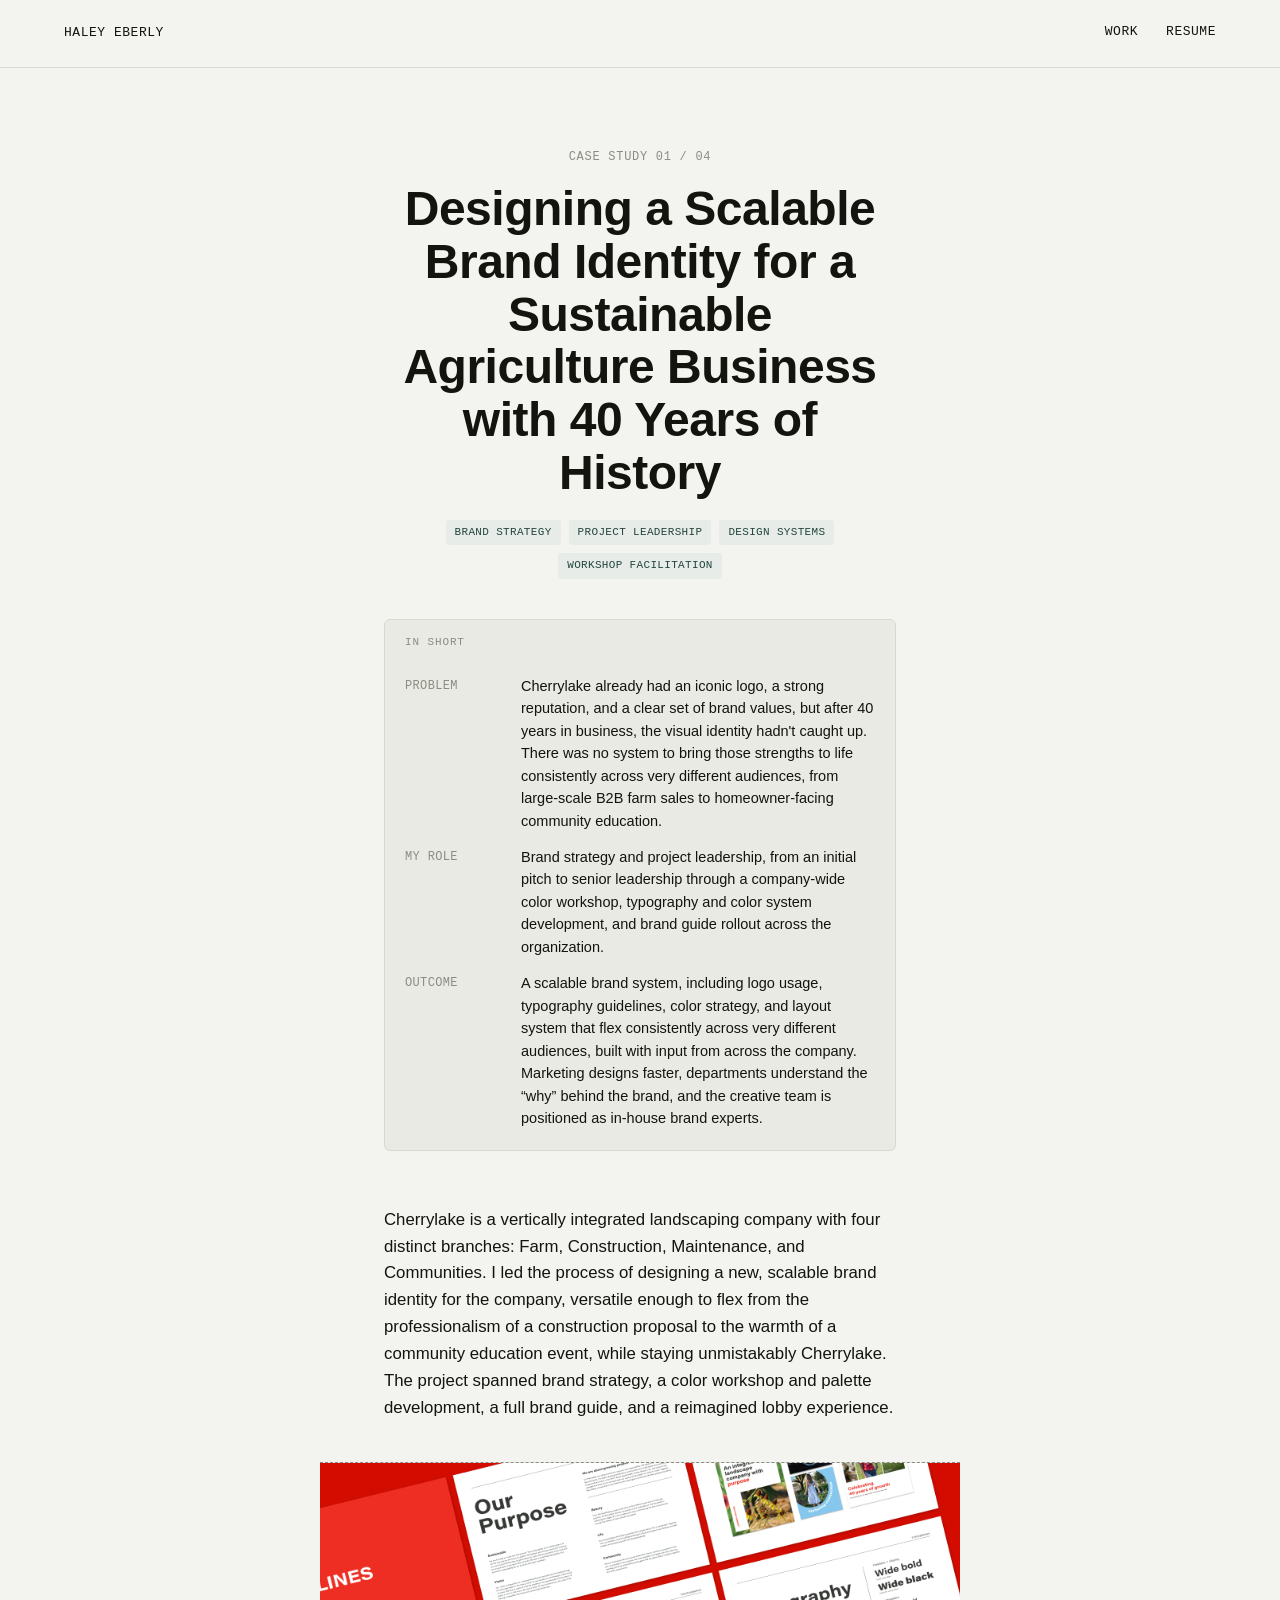
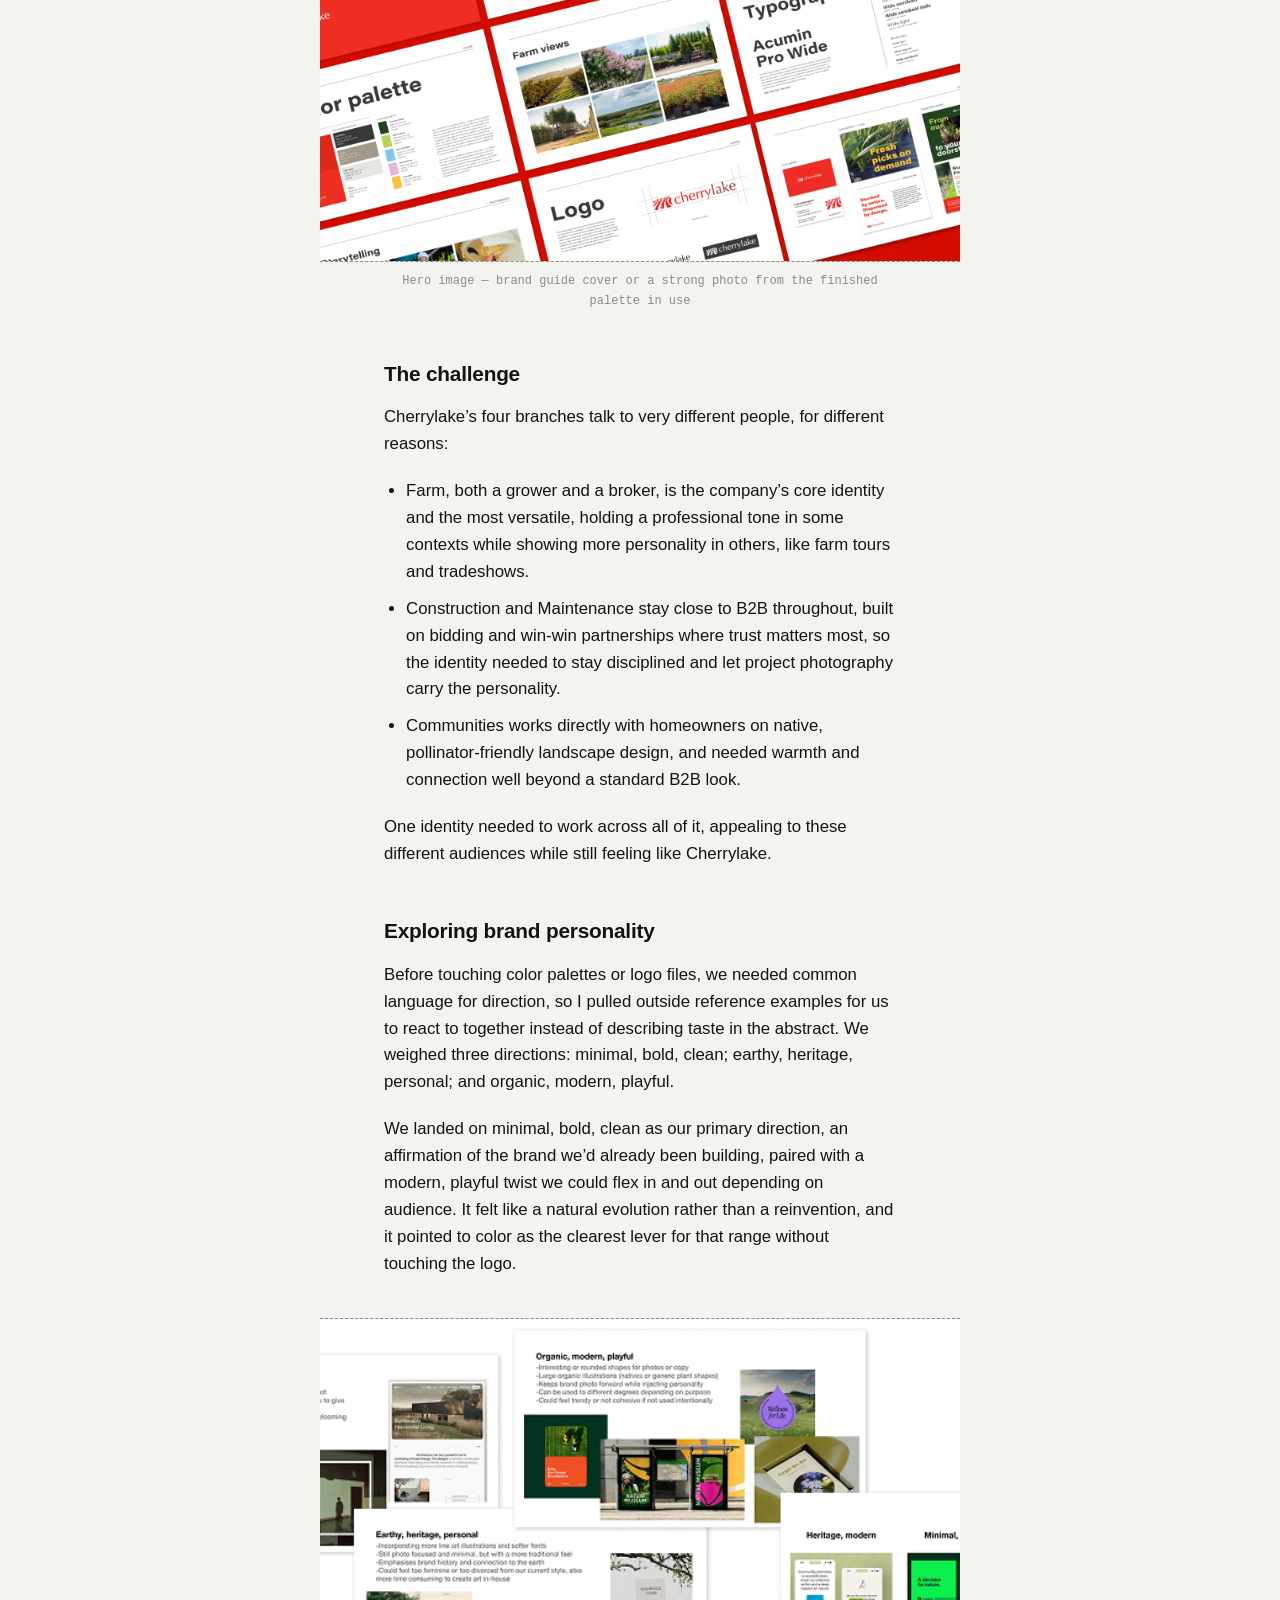
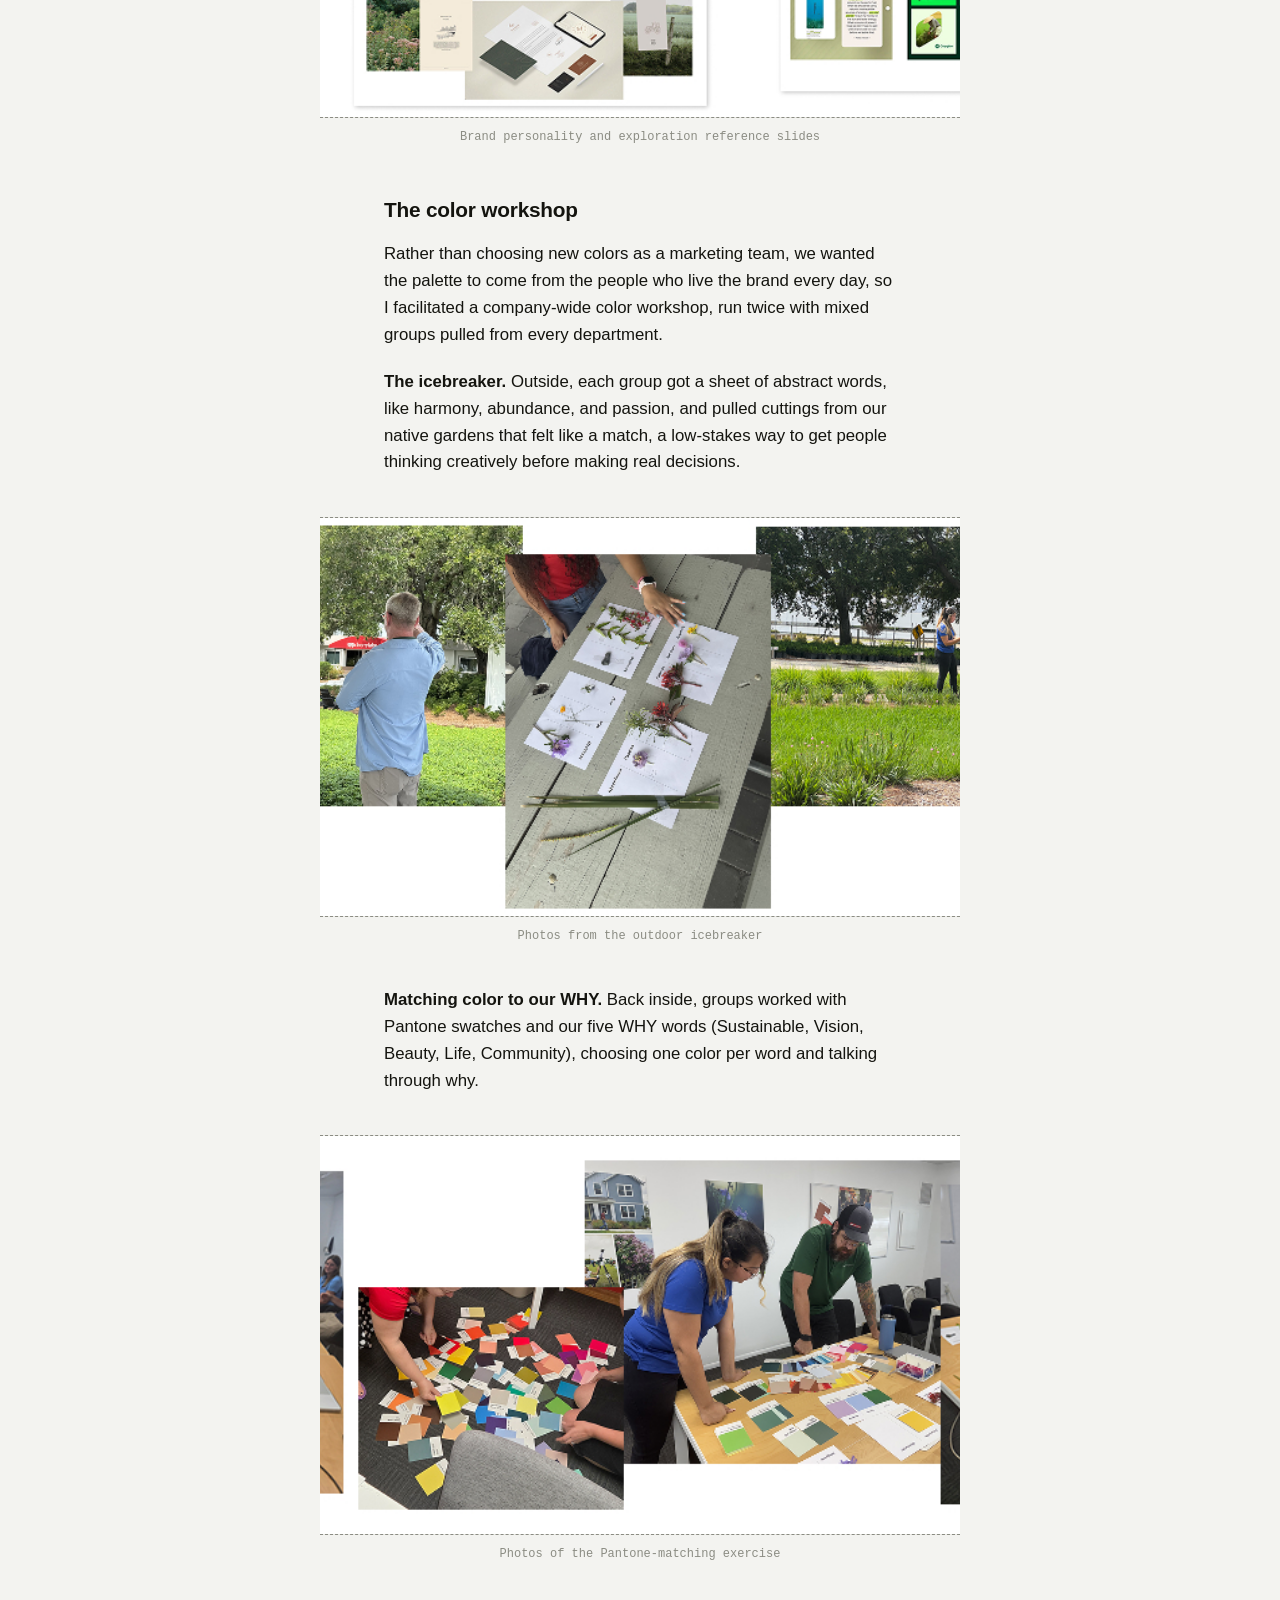
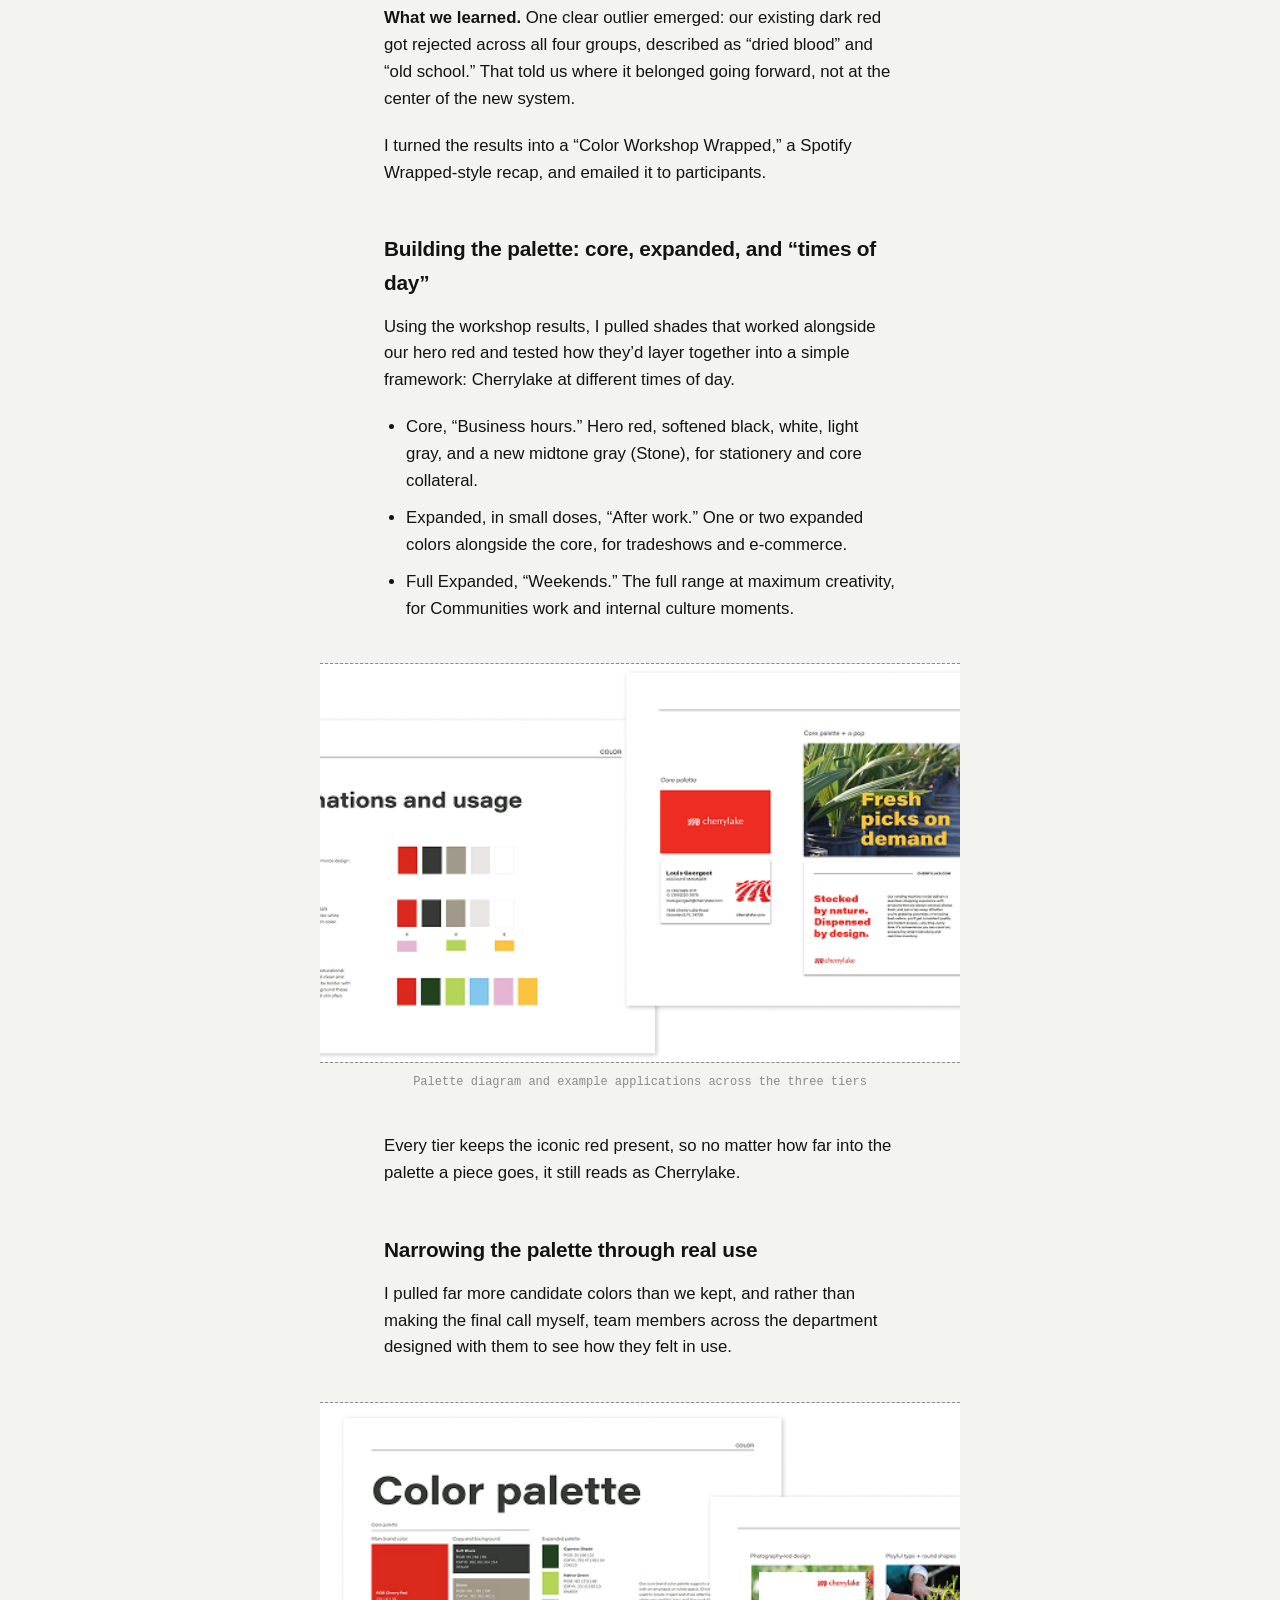
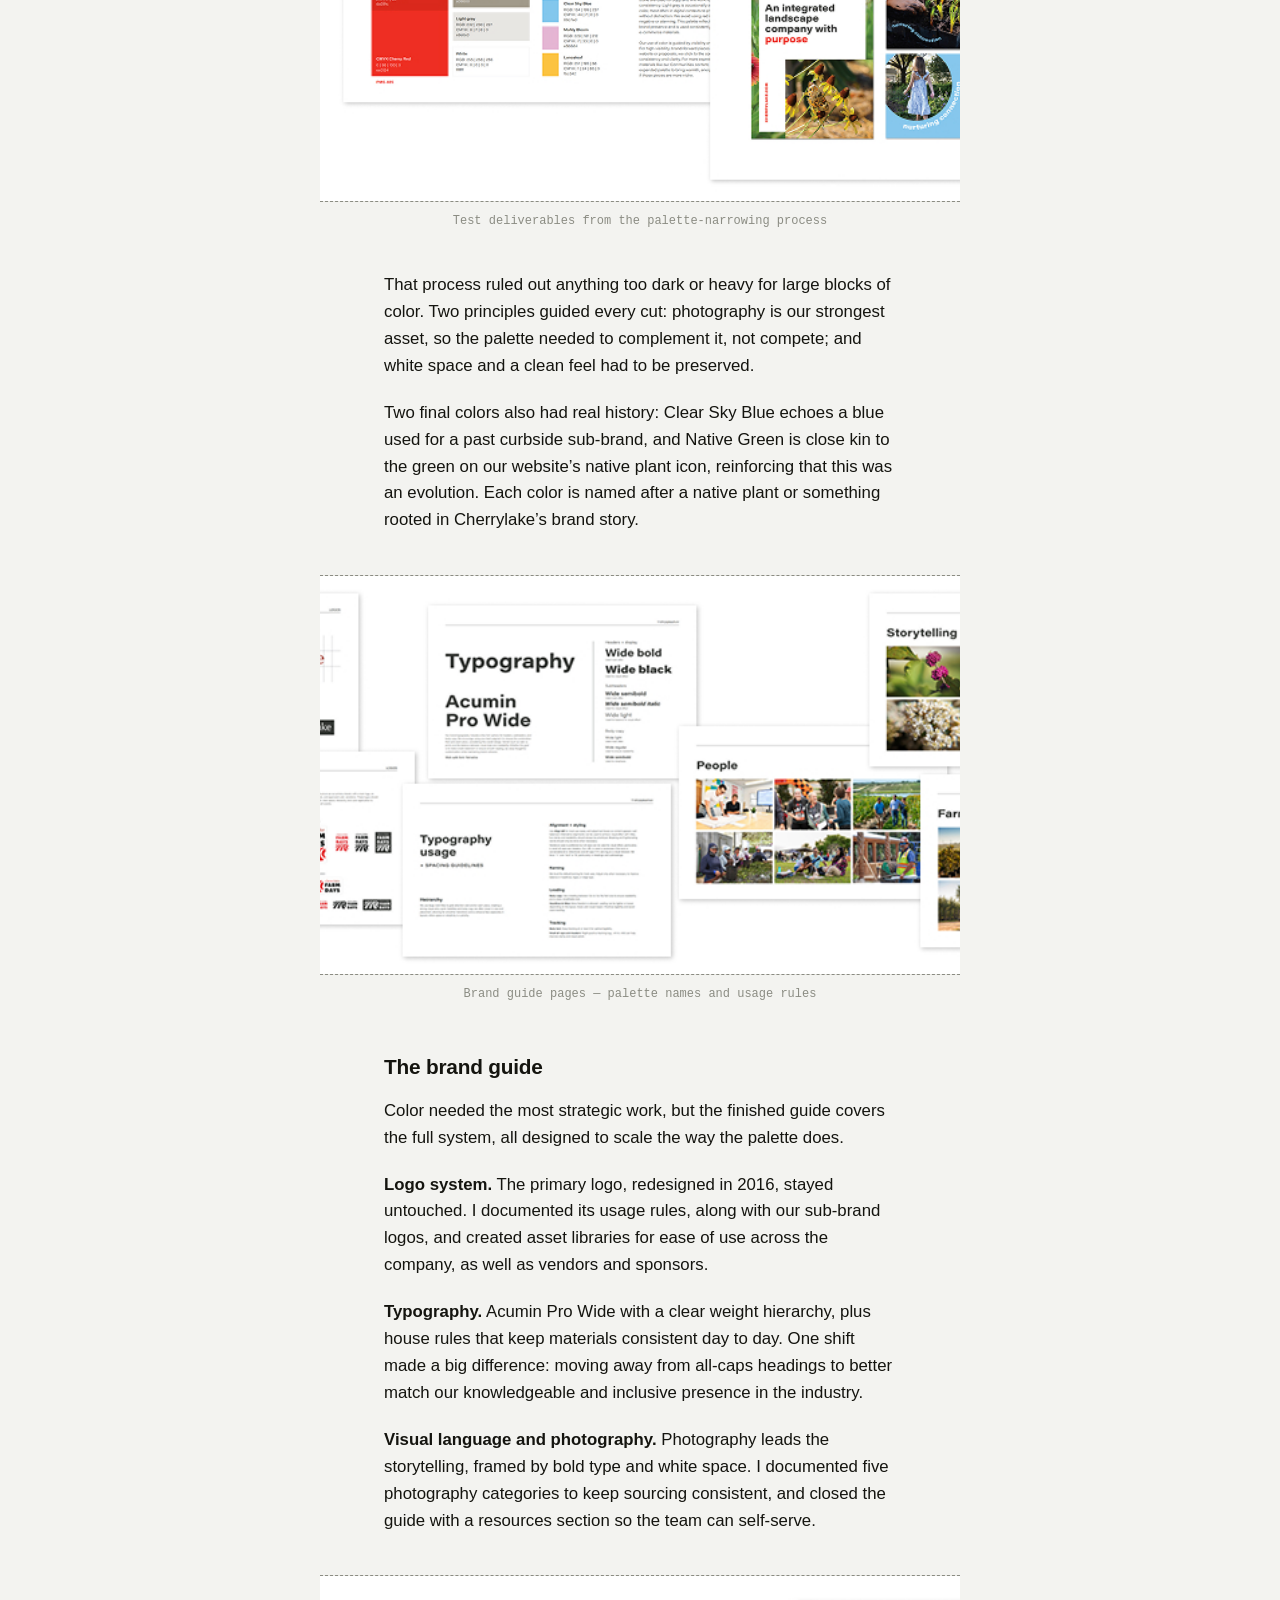
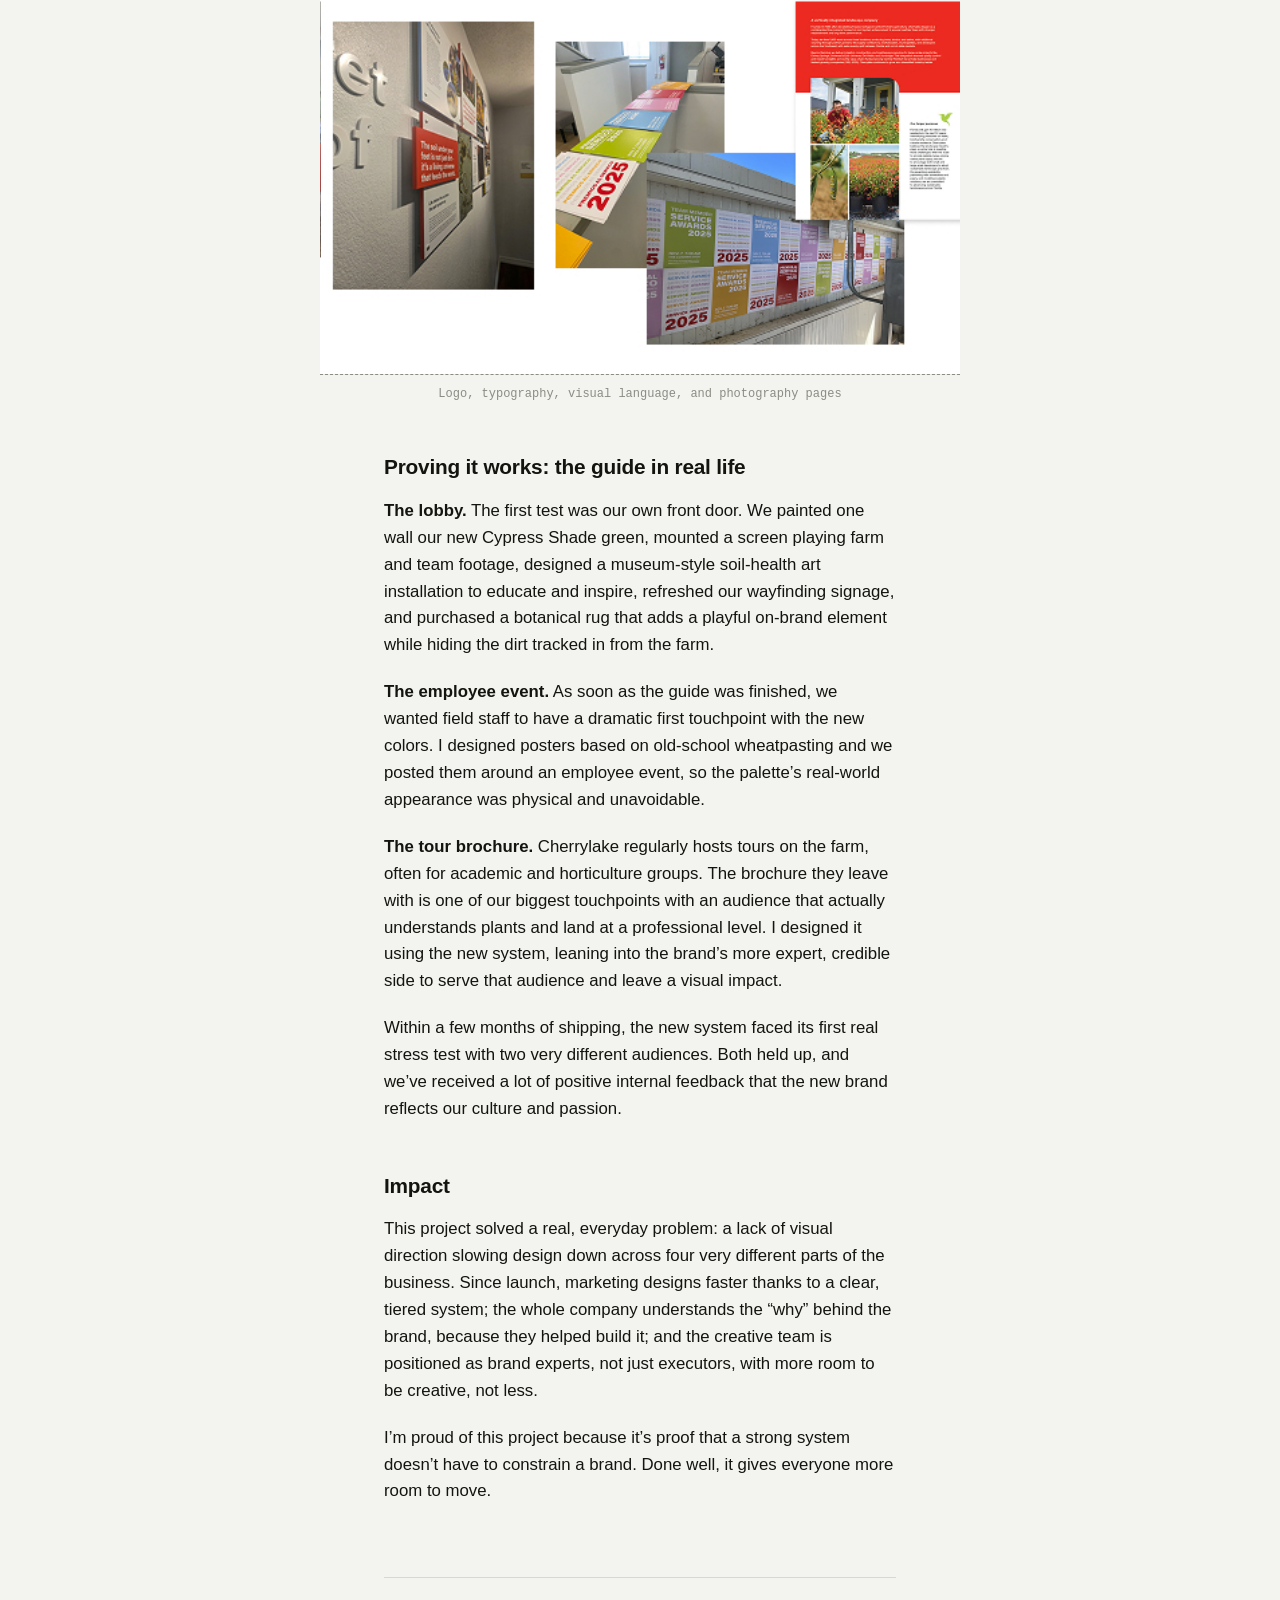
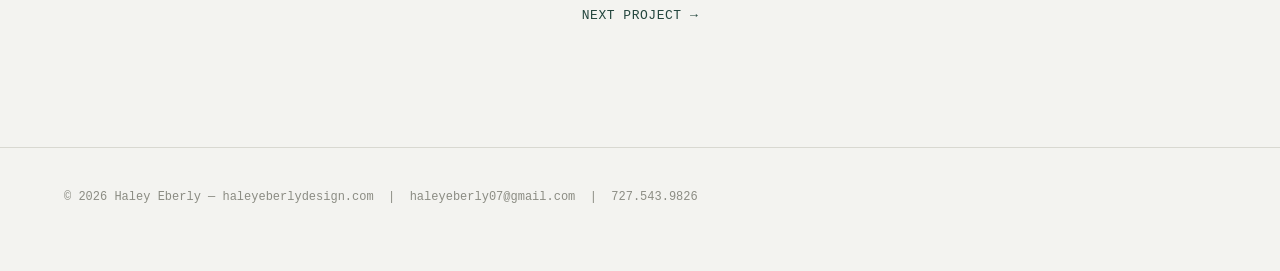
==== commit 12ffd143: "Update case-study-1.html" ====
--- a/case-study-1.html
+++ b/case-study-1.html
@@ -83,12 +83,6 @@
     </figure>
     <p><strong>What we learned.</strong> One clear outlier emerged: our existing dark red got rejected across all four groups, described as “dried blood” and “old school.” That told us where it belonged going forward, not at the center of the new system.</p>
     <p>I turned the results into a “Color Workshop Wrapped,” a Spotify Wrapped-style recap, and emailed it to participants.</p>
-    <figure class="case-study__figure">
-      <div class="work-item__media">
-        <img src="images/cherrylake-brand-guide-05.jpg" alt="Cherrylake brand guide 05" loading="lazy">
-      </div>
-      <figcaption>Color Workshop Wrapped email</figcaption>
-    </figure>
     <h2>Building the palette: core, expanded, and “times of day”</h2>
     <p>Using the workshop results, I pulled shades that worked alongside our hero red and tested how they’d layer together into a simple framework: Cherrylake at different times of day.</p>
     <ul>
@@ -132,26 +126,8 @@
     </figure>
     <h2>Proving it works: the guide in real life</h2>
     <p><strong>The lobby.</strong> The first test was our own front door. We painted one wall our new Cypress Shade green, mounted a screen playing farm and team footage, designed a museum-style soil-health art installation to educate and inspire, refreshed our wayfinding signage, and purchased a botanical rug that adds a playful on-brand element while hiding the dirt tracked in from the farm.</p>
-    <figure class="case-study__figure">
-      <div class="work-item__media">
-        <img src="images/cherrylake-brand-guide-10.jpg" alt="Cherrylake brand guide 10" loading="lazy">
-      </div>
-      <figcaption>Lobby photos — wall, screen, installation, signage, rug</figcaption>
-    </figure>
     <p><strong>The employee event.</strong> As soon as the guide was finished, we wanted field staff to have a dramatic first touchpoint with the new colors. I designed posters based on old-school wheatpasting and we posted them around an employee event, so the palette’s real-world appearance was physical and unavoidable.</p>
-    <figure class="case-study__figure">
-      <div class="work-item__media">
-        <img src="images/cherrylake-brand-guide-11.jpg" alt="Cherrylake brand guide 11" loading="lazy">
-      </div>
-      <figcaption>Photos of the wheatpasted posters</figcaption>
-    </figure>
     <p><strong>The tour brochure.</strong> Cherrylake regularly hosts tours on the farm, often for academic and horticulture groups. The brochure they leave with is one of our biggest touchpoints with an audience that actually understands plants and land at a professional level. I designed it using the new system, leaning into the brand’s more expert, credible side to serve that audience and leave a visual impact.</p>
-    <figure class="case-study__figure">
-      <div class="work-item__media">
-        <img src="images/cherrylake-brand-guide-12.jpg" alt="Cherrylake brand guide 12" loading="lazy">
-      </div>
-      <figcaption>Photos of the tour brochure</figcaption>
-    </figure>
     <p>Within a few months of shipping, the new system faced its first real stress test with two very different audiences. Both held up, and we’ve received a lot of positive internal feedback that the new brand reflects our culture and passion.</p>
     <h2>Impact</h2>
     <p>This project solved a real, everyday problem: a lack of visual direction slowing design down across four very different parts of the business. Since launch, marketing designs faster thanks to a clear, tiered system; the whole company understands the “why” behind the brand, because they helped build it; and the creative team is positioned as brand experts, not just executors, with more room to be creative, not less.</p>
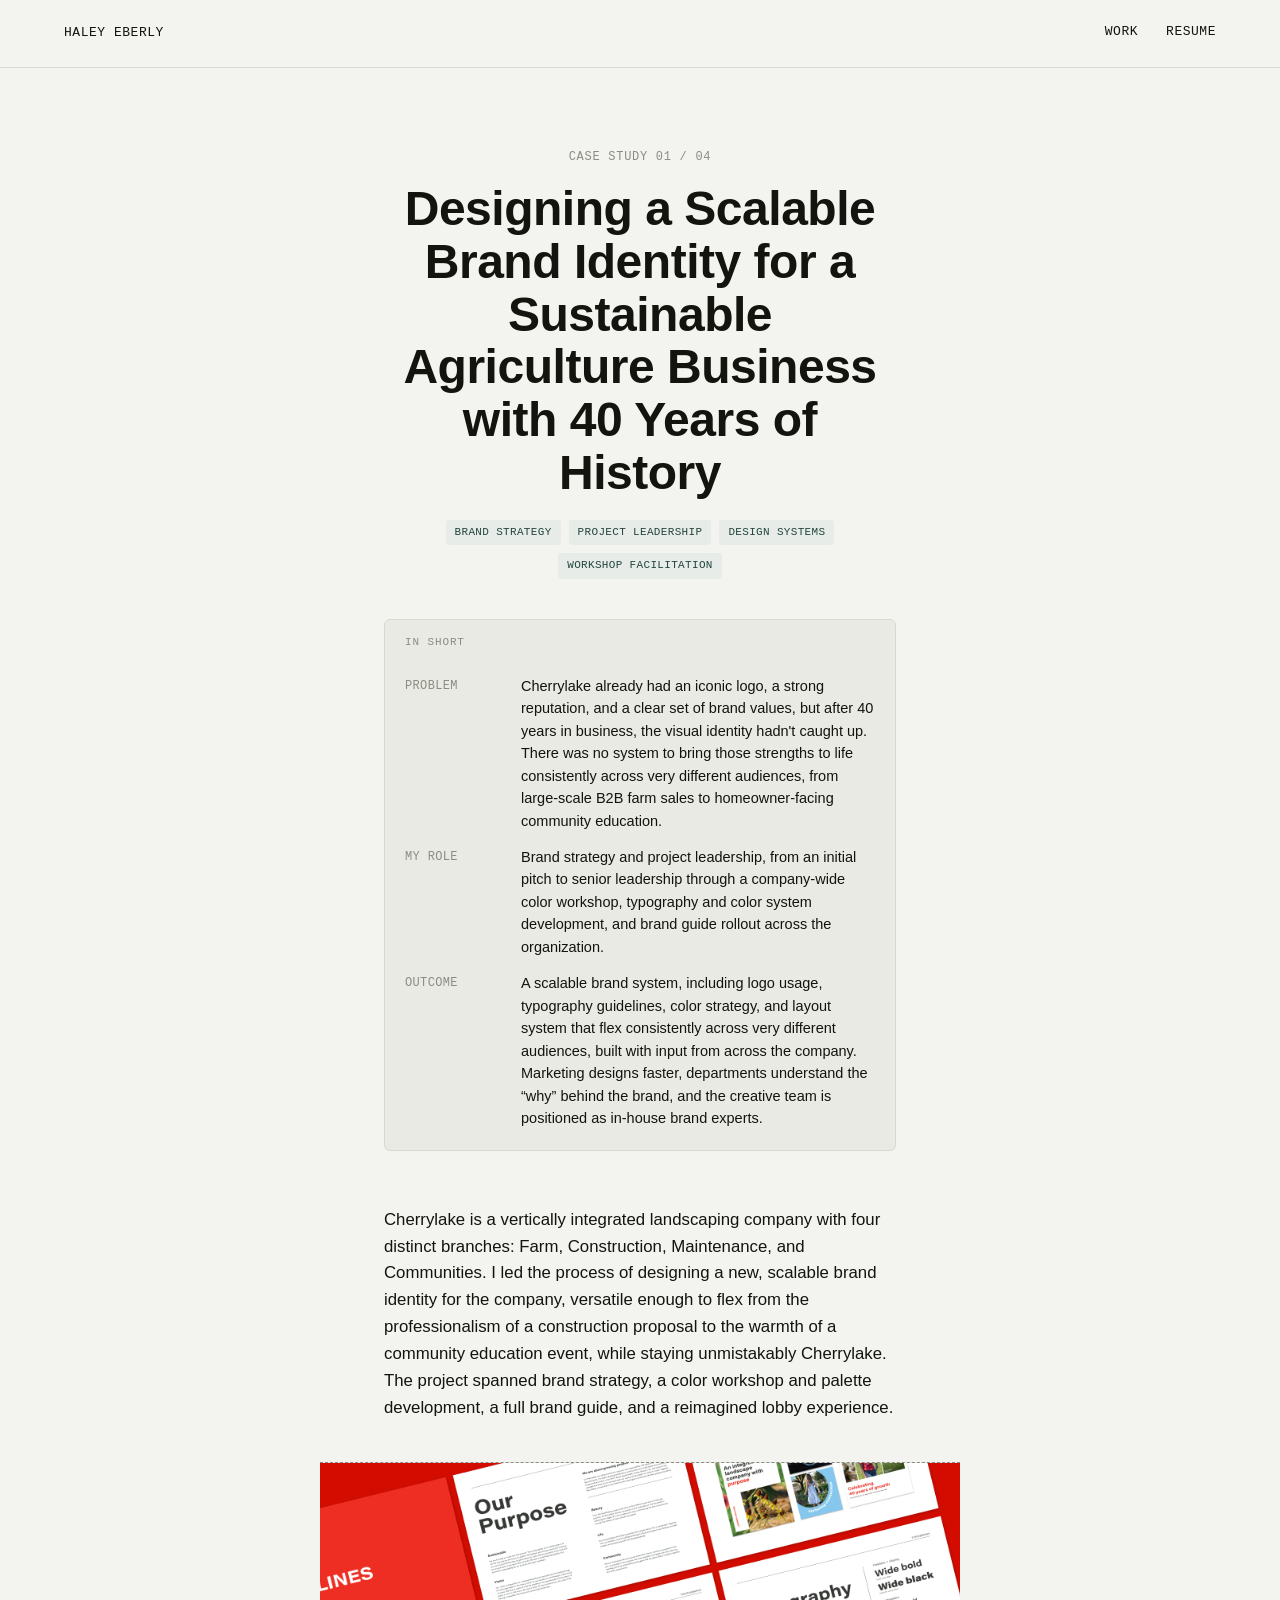
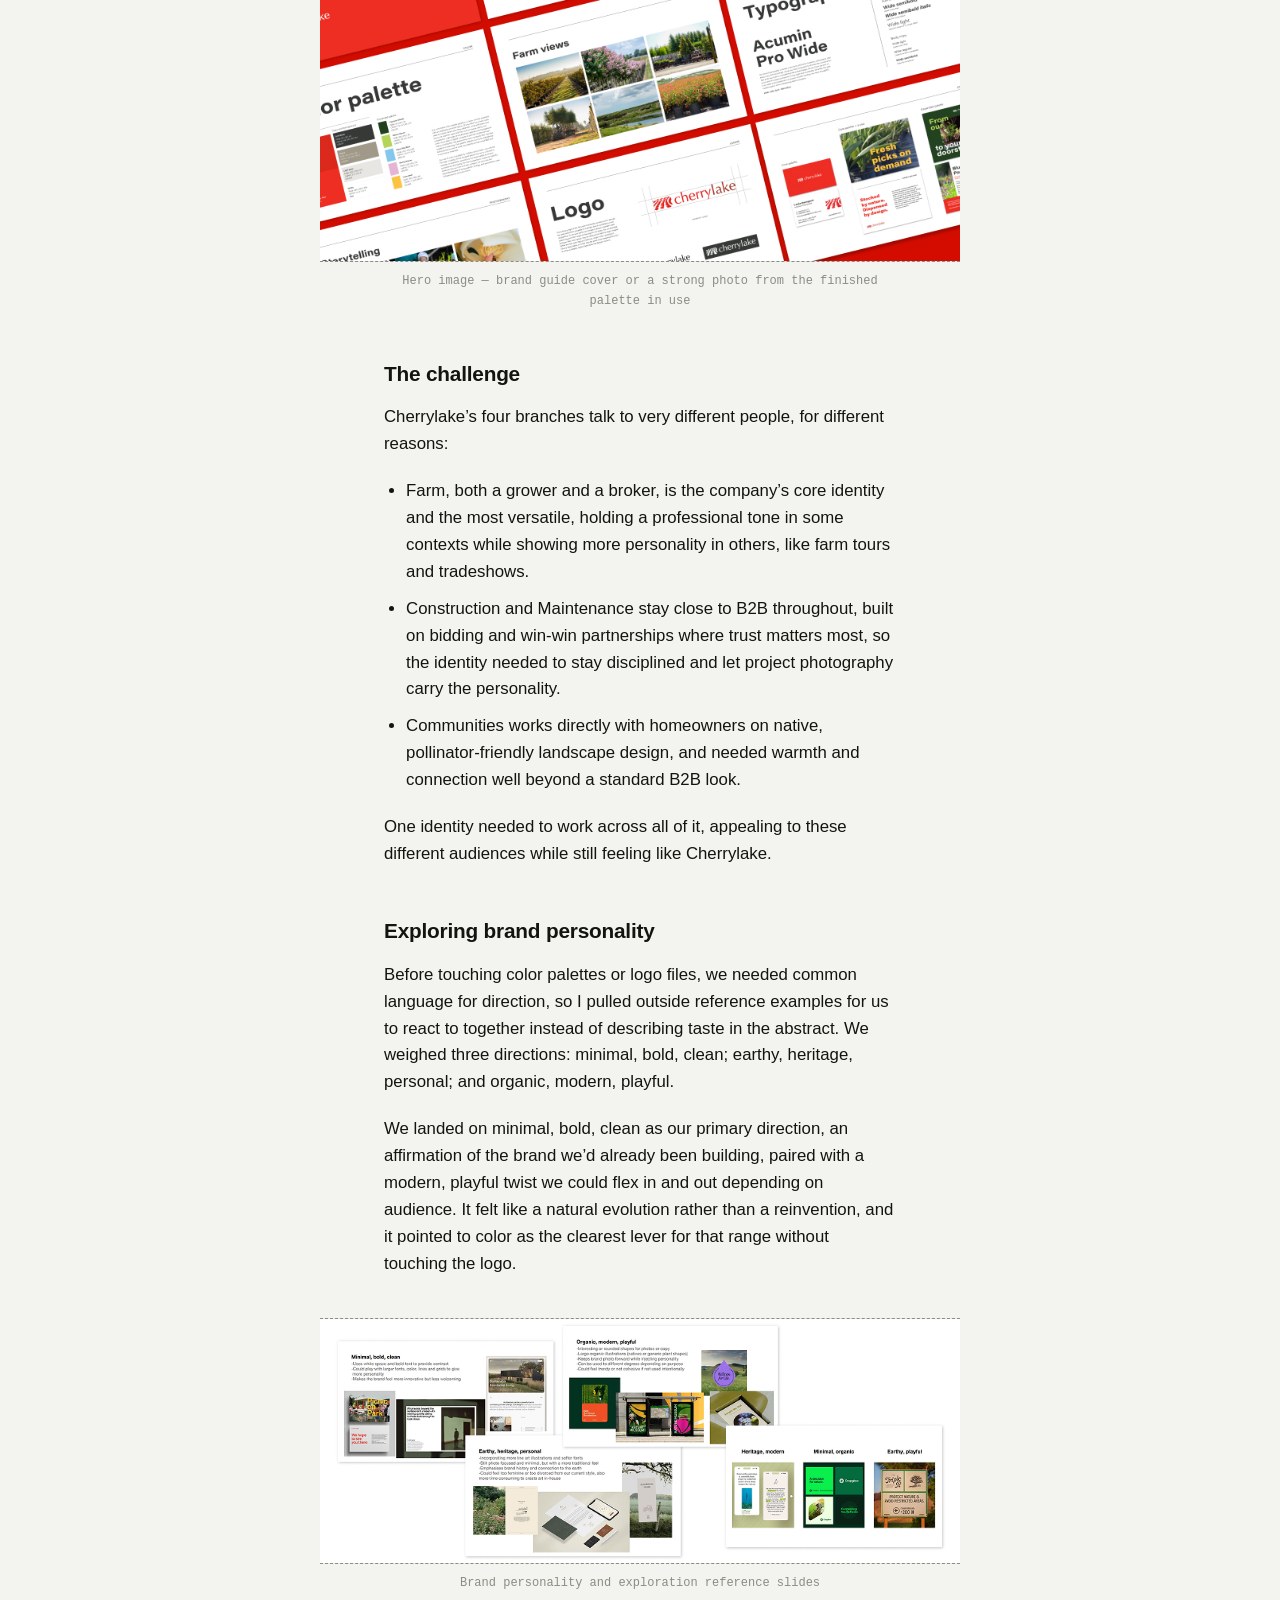
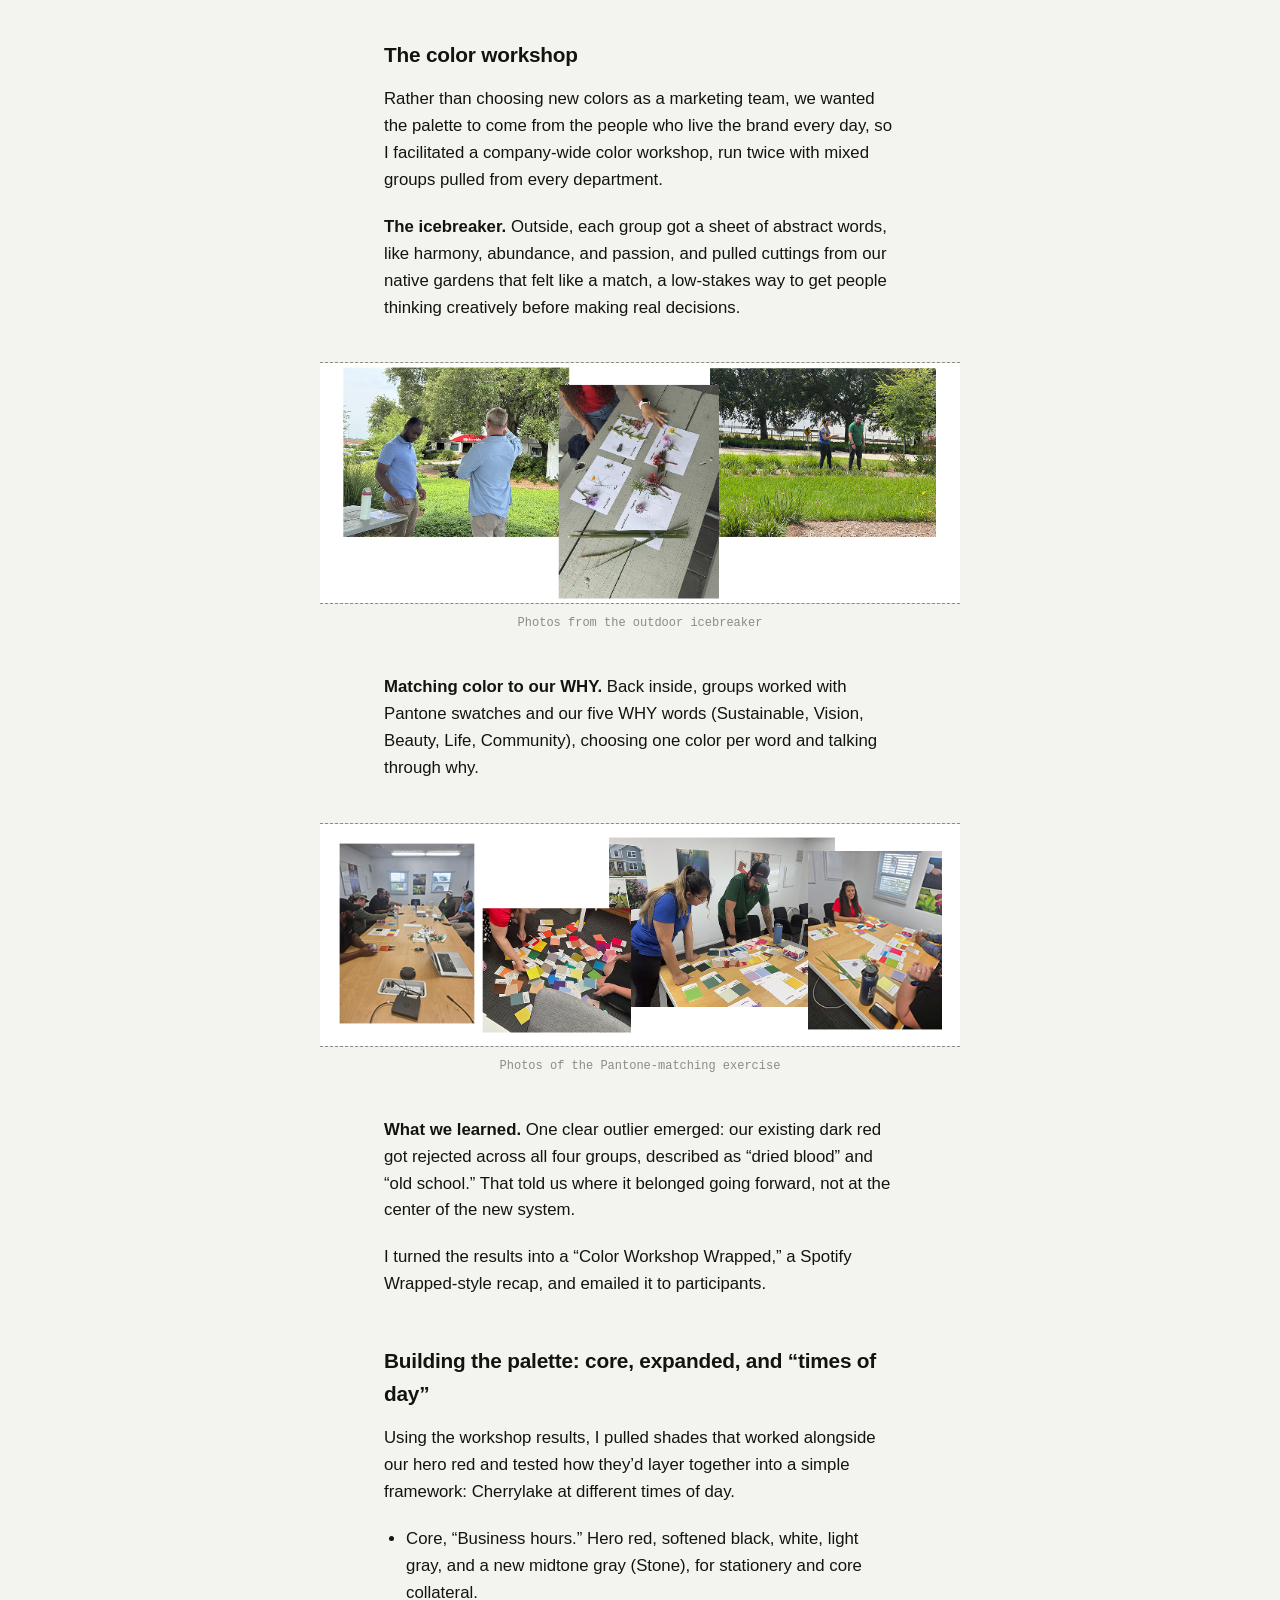
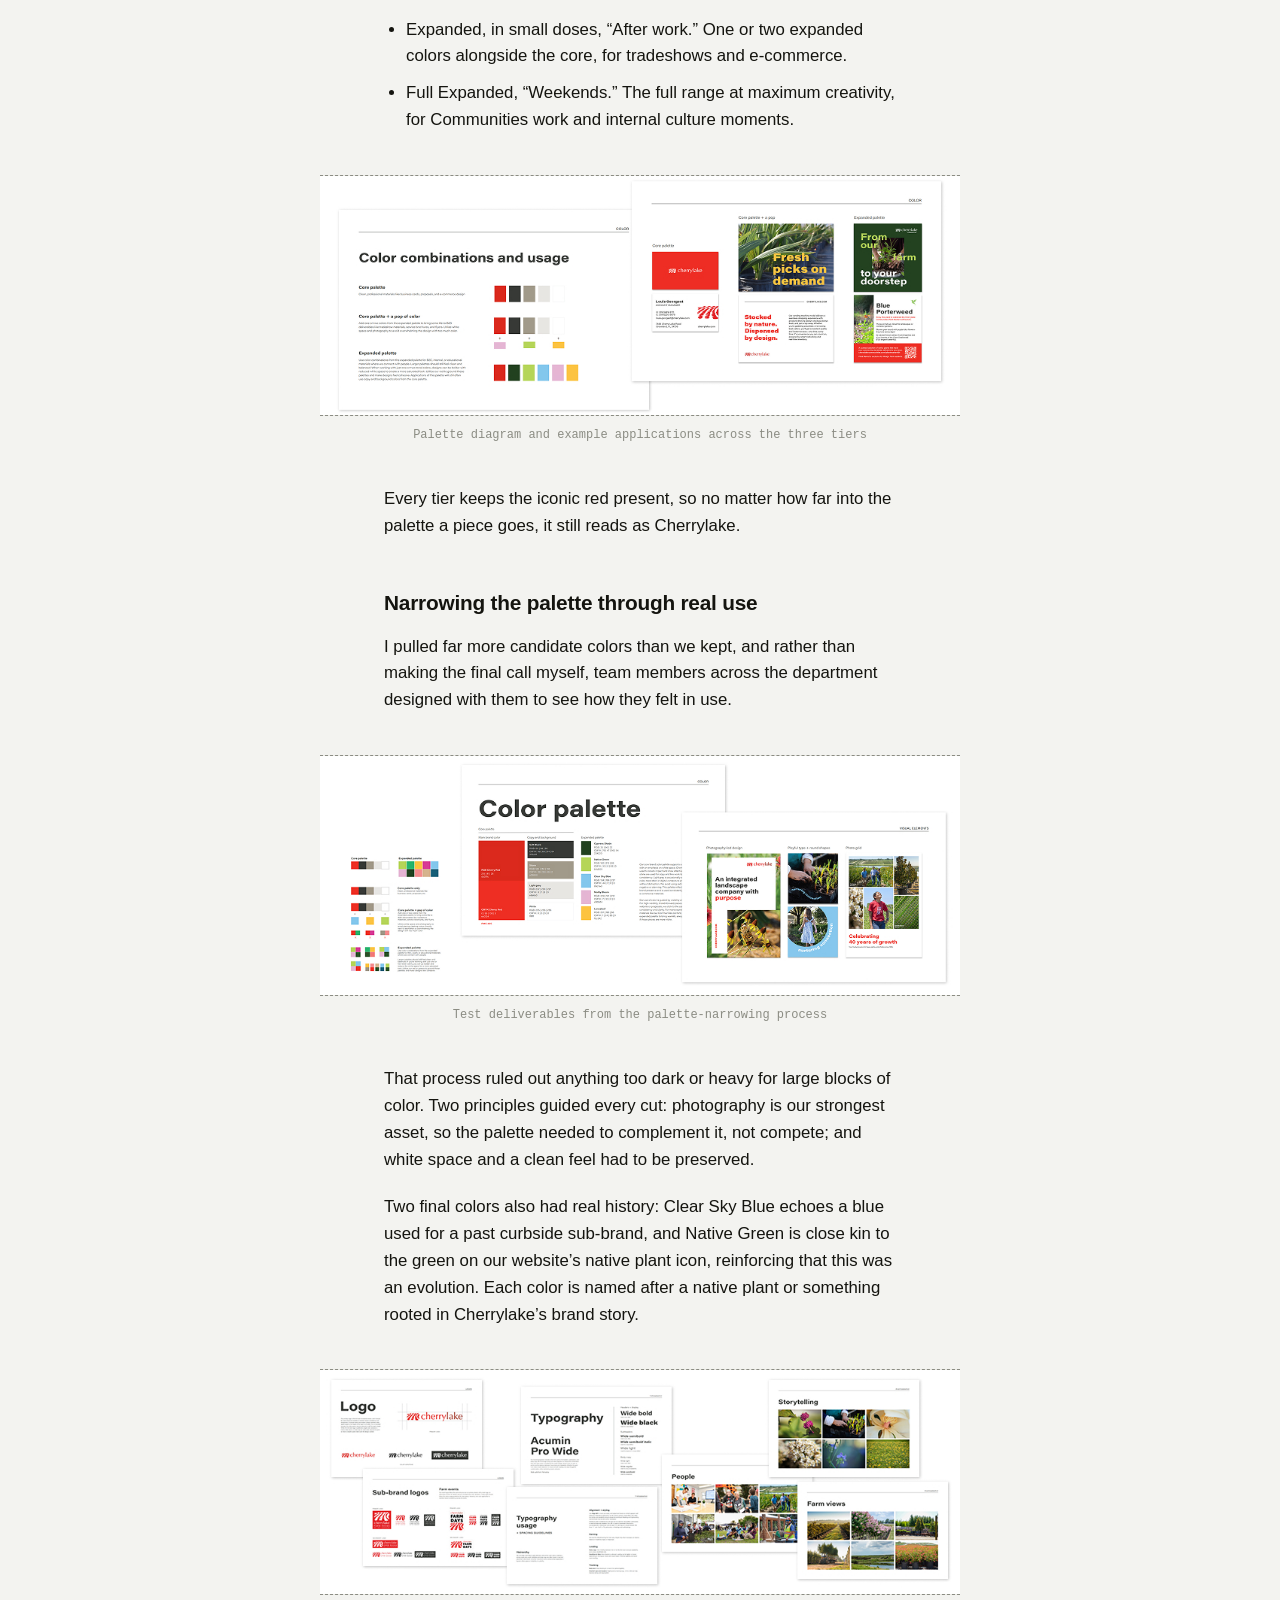
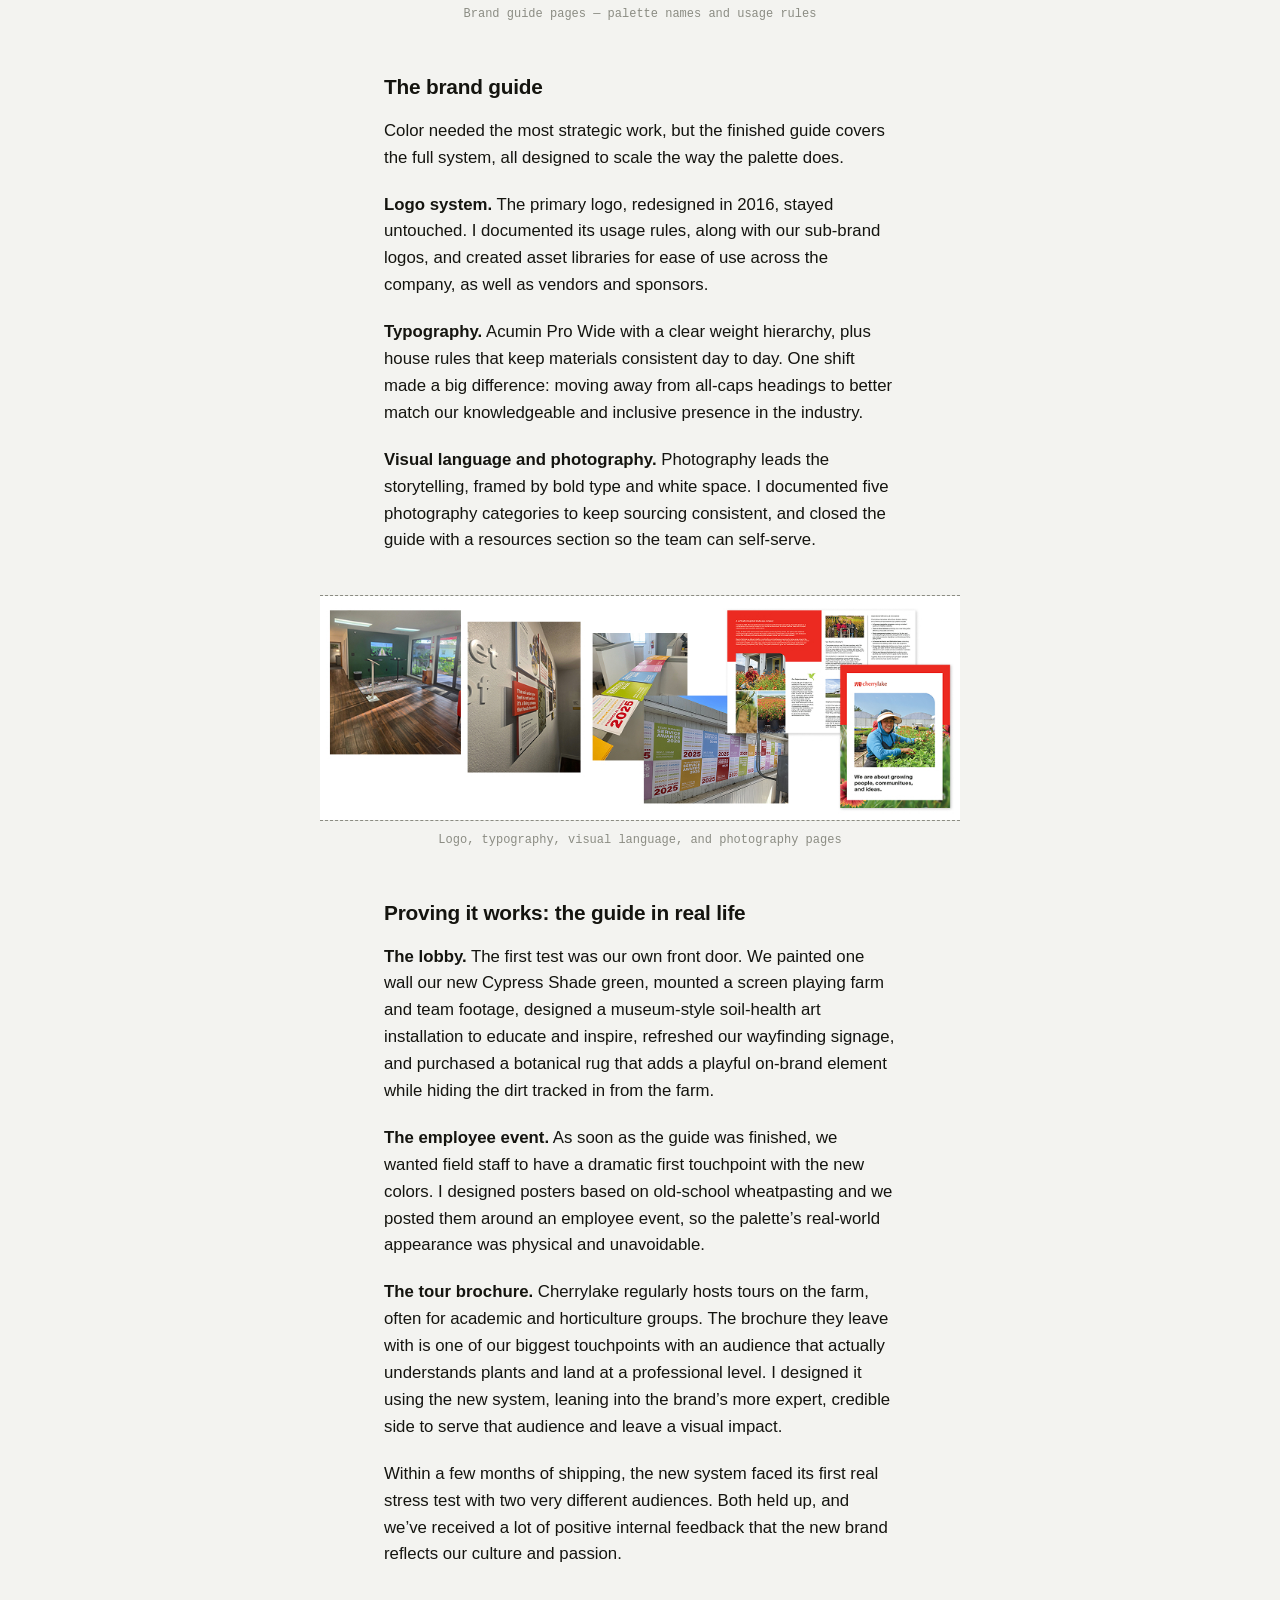
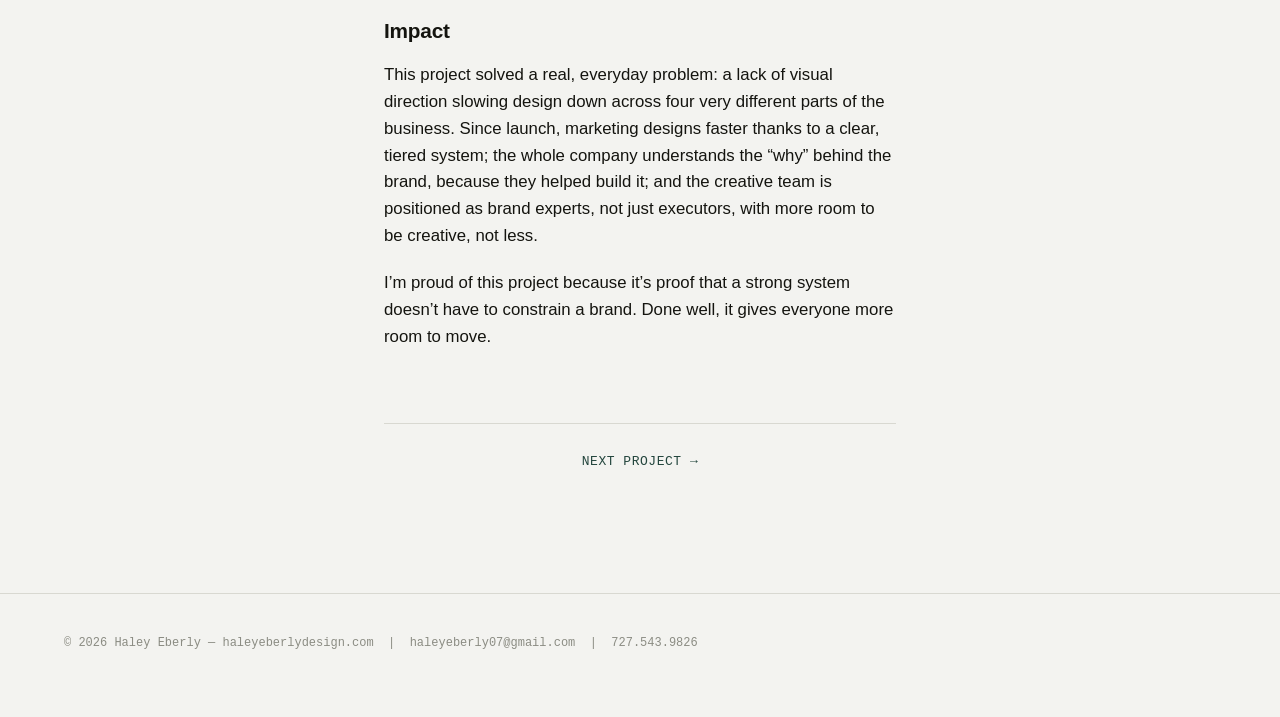
==== commit 34f4b839: "Update case-study-1.html" ====
--- a/case-study-1.html
+++ b/case-study-1.html
@@ -59,7 +59,7 @@
     <h2>Exploring brand personality</h2>
     <p>Before touching color palettes or logo files, we needed common language for direction, so I pulled outside reference examples for us to react to together instead of describing taste in the abstract. We weighed three directions: minimal, bold, clean; earthy, heritage, personal; and organic, modern, playful.</p>
     <p>We landed on minimal, bold, clean as our primary direction, an affirmation of the brand we’d already been building, paired with a modern, playful twist we could flex in and out depending on audience. It felt like a natural evolution rather than a reinvention, and it pointed to color as the clearest lever for that range without touching the logo.</p>
-    <figure class="case-study__figure">
+    <figure class="case-study__figure case-study__figure--banner">
       <div class="work-item__media">
         <img src="images/cherrylake-brand-guide-02.jpg" alt="Cherrylake brand guide 02" loading="lazy">
       </div>
@@ -68,14 +68,14 @@
     <h2>The color workshop</h2>
     <p>Rather than choosing new colors as a marketing team, we wanted the palette to come from the people who live the brand every day, so I facilitated a company-wide color workshop, run twice with mixed groups pulled from every department.</p>
     <p><strong>The icebreaker.</strong> Outside, each group got a sheet of abstract words, like harmony, abundance, and passion, and pulled cuttings from our native gardens that felt like a match, a low-stakes way to get people thinking creatively before making real decisions.</p>
-    <figure class="case-study__figure">
+    <figure class="case-study__figure case-study__figure--banner">
       <div class="work-item__media">
         <img src="images/cherrylake-brand-guide-03.jpg" alt="Cherrylake brand guide 03" loading="lazy">
       </div>
       <figcaption>Photos from the outdoor icebreaker</figcaption>
     </figure>
     <p><strong>Matching color to our WHY.</strong> Back inside, groups worked with Pantone swatches and our five WHY words (Sustainable, Vision, Beauty, Life, Community), choosing one color per word and talking through why.</p>
-    <figure class="case-study__figure">
+    <figure class="case-study__figure case-study__figure--banner">
       <div class="work-item__media">
         <img src="images/cherrylake-brand-guide-04.jpg" alt="Cherrylake brand guide 04" loading="lazy">
       </div>
@@ -90,7 +90,7 @@
       <li>Expanded, in small doses, “After work.” One or two expanded colors alongside the core, for tradeshows and e-commerce.</li>
       <li>Full Expanded, “Weekends.” The full range at maximum creativity, for Communities work and internal culture moments.</li>
     </ul>
-    <figure class="case-study__figure">
+    <figure class="case-study__figure case-study__figure--banner">
       <div class="work-item__media">
         <img src="images/cherrylake-brand-guide-06.jpg" alt="Cherrylake brand guide 06" loading="lazy">
       </div>
@@ -99,7 +99,7 @@
     <p>Every tier keeps the iconic red present, so no matter how far into the palette a piece goes, it still reads as Cherrylake.</p>
     <h2>Narrowing the palette through real use</h2>
     <p>I pulled far more candidate colors than we kept, and rather than making the final call myself, team members across the department designed with them to see how they felt in use.</p>
-    <figure class="case-study__figure">
+    <figure class="case-study__figure case-study__figure--banner">
       <div class="work-item__media">
         <img src="images/cherrylake-brand-guide-07.jpg" alt="Cherrylake brand guide 07" loading="lazy">
       </div>
@@ -107,7 +107,7 @@
     </figure>
     <p>That process ruled out anything too dark or heavy for large blocks of color. Two principles guided every cut: photography is our strongest asset, so the palette needed to complement it, not compete; and white space and a clean feel had to be preserved.</p>
     <p>Two final colors also had real history: Clear Sky Blue echoes a blue used for a past curbside sub-brand, and Native Green is close kin to the green on our website’s native plant icon, reinforcing that this was an evolution. Each color is named after a native plant or something rooted in Cherrylake’s brand story.</p>
-    <figure class="case-study__figure">
+    <figure class="case-study__figure case-study__figure--banner">
       <div class="work-item__media">
         <img src="images/cherrylake-brand-guide-08.jpg" alt="Cherrylake brand guide 08" loading="lazy">
       </div>
@@ -118,7 +118,7 @@
     <p><strong>Logo system.</strong> The primary logo, redesigned in 2016, stayed untouched. I documented its usage rules, along with our sub-brand logos, and created asset libraries for ease of use across the company, as well as vendors and sponsors.</p>
     <p><strong>Typography.</strong> Acumin Pro Wide with a clear weight hierarchy, plus house rules that keep materials consistent day to day. One shift made a big difference: moving away from all-caps headings to better match our knowledgeable and inclusive presence in the industry.</p>
     <p><strong>Visual language and photography.</strong> Photography leads the storytelling, framed by bold type and white space. I documented five photography categories to keep sourcing consistent, and closed the guide with a resources section so the team can self-serve.</p>
-    <figure class="case-study__figure">
+    <figure class="case-study__figure case-study__figure--banner">
       <div class="work-item__media">
         <img src="images/cherrylake-brand-guide-09.jpg" alt="Cherrylake brand guide 09" loading="lazy">
       </div>
--- a/style.css
+++ b/style.css
@@ -360,6 +360,16 @@
   border-radius: 0;
 }
 
+/* Banner-style figures: show full image, no forced aspect-ratio crop */
+.case-study__figure--banner .work-item__media {
+  aspect-ratio: auto;
+}
+
+.case-study__figure--banner .work-item__media img {
+  height: auto;
+  object-fit: unset;
+}
+
 .case-study__figure figcaption {
   margin-top: 10px;
   padding: 0 var(--gutter);
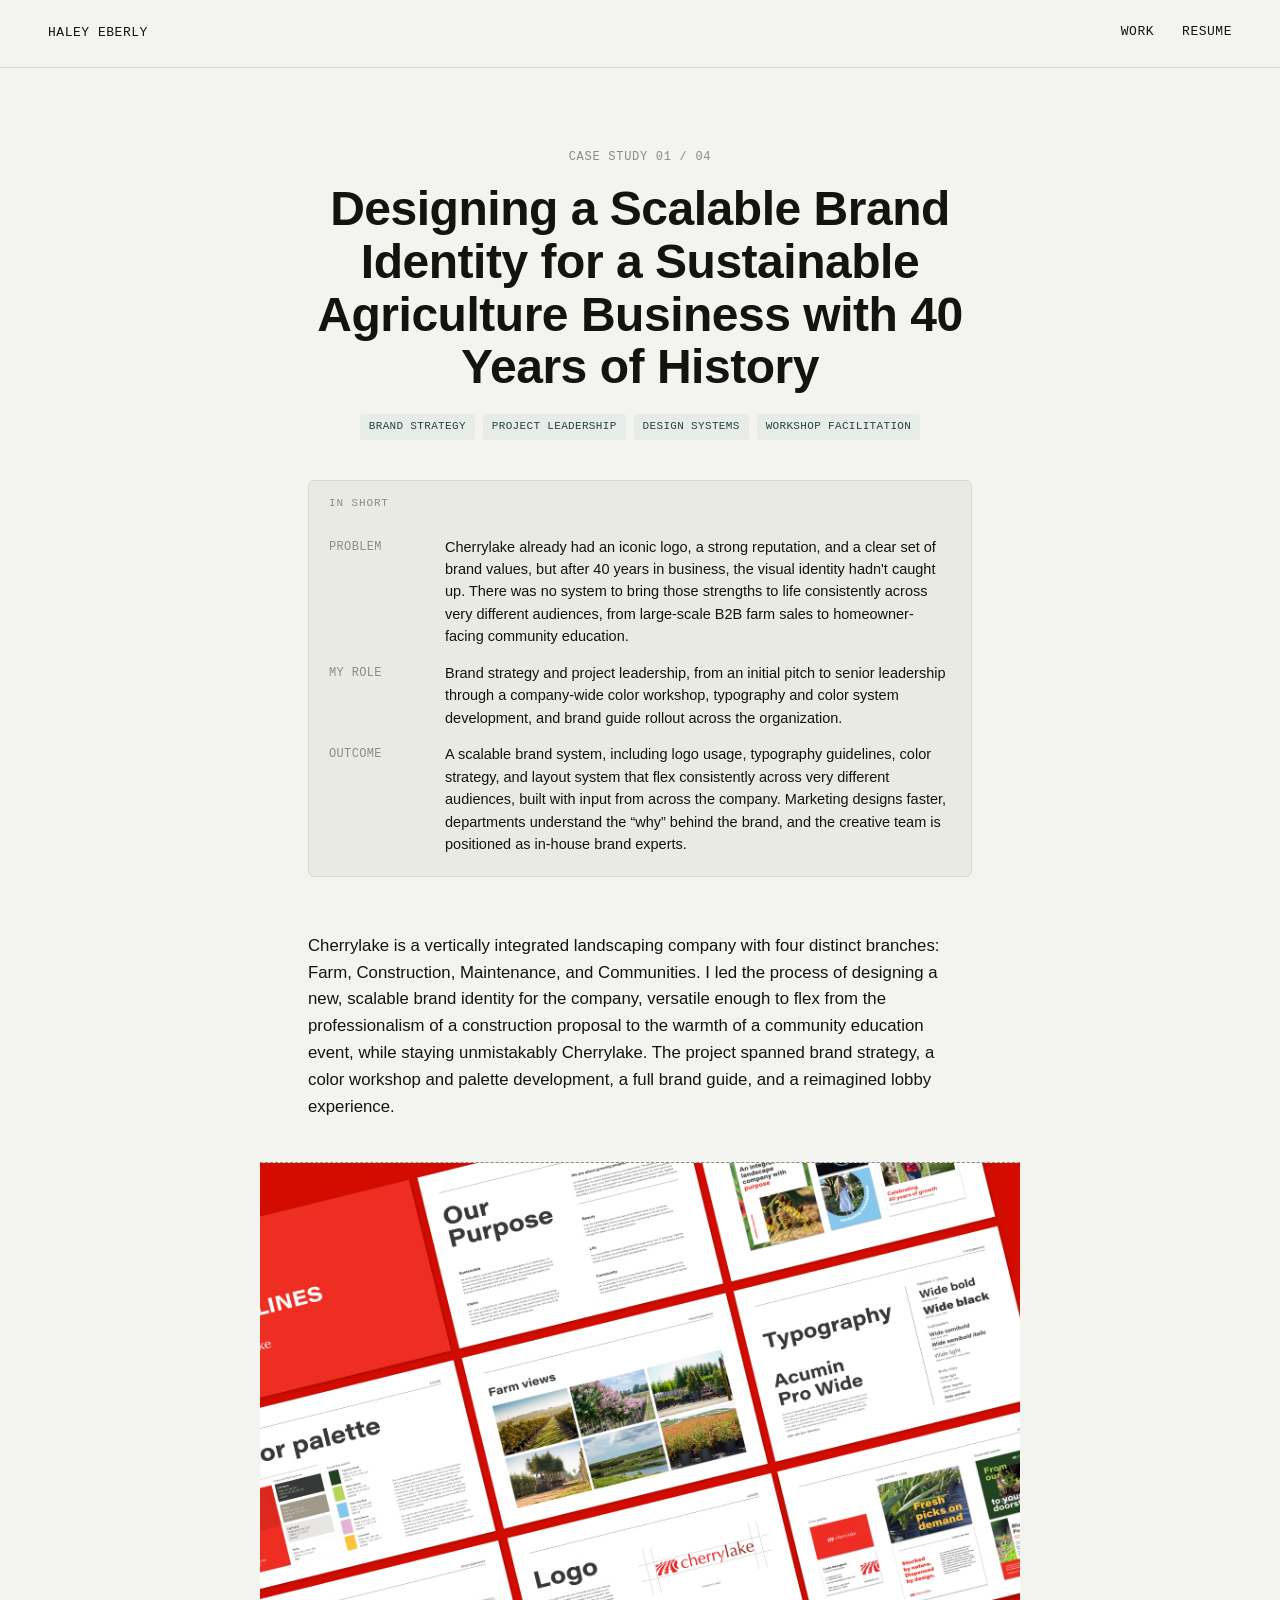
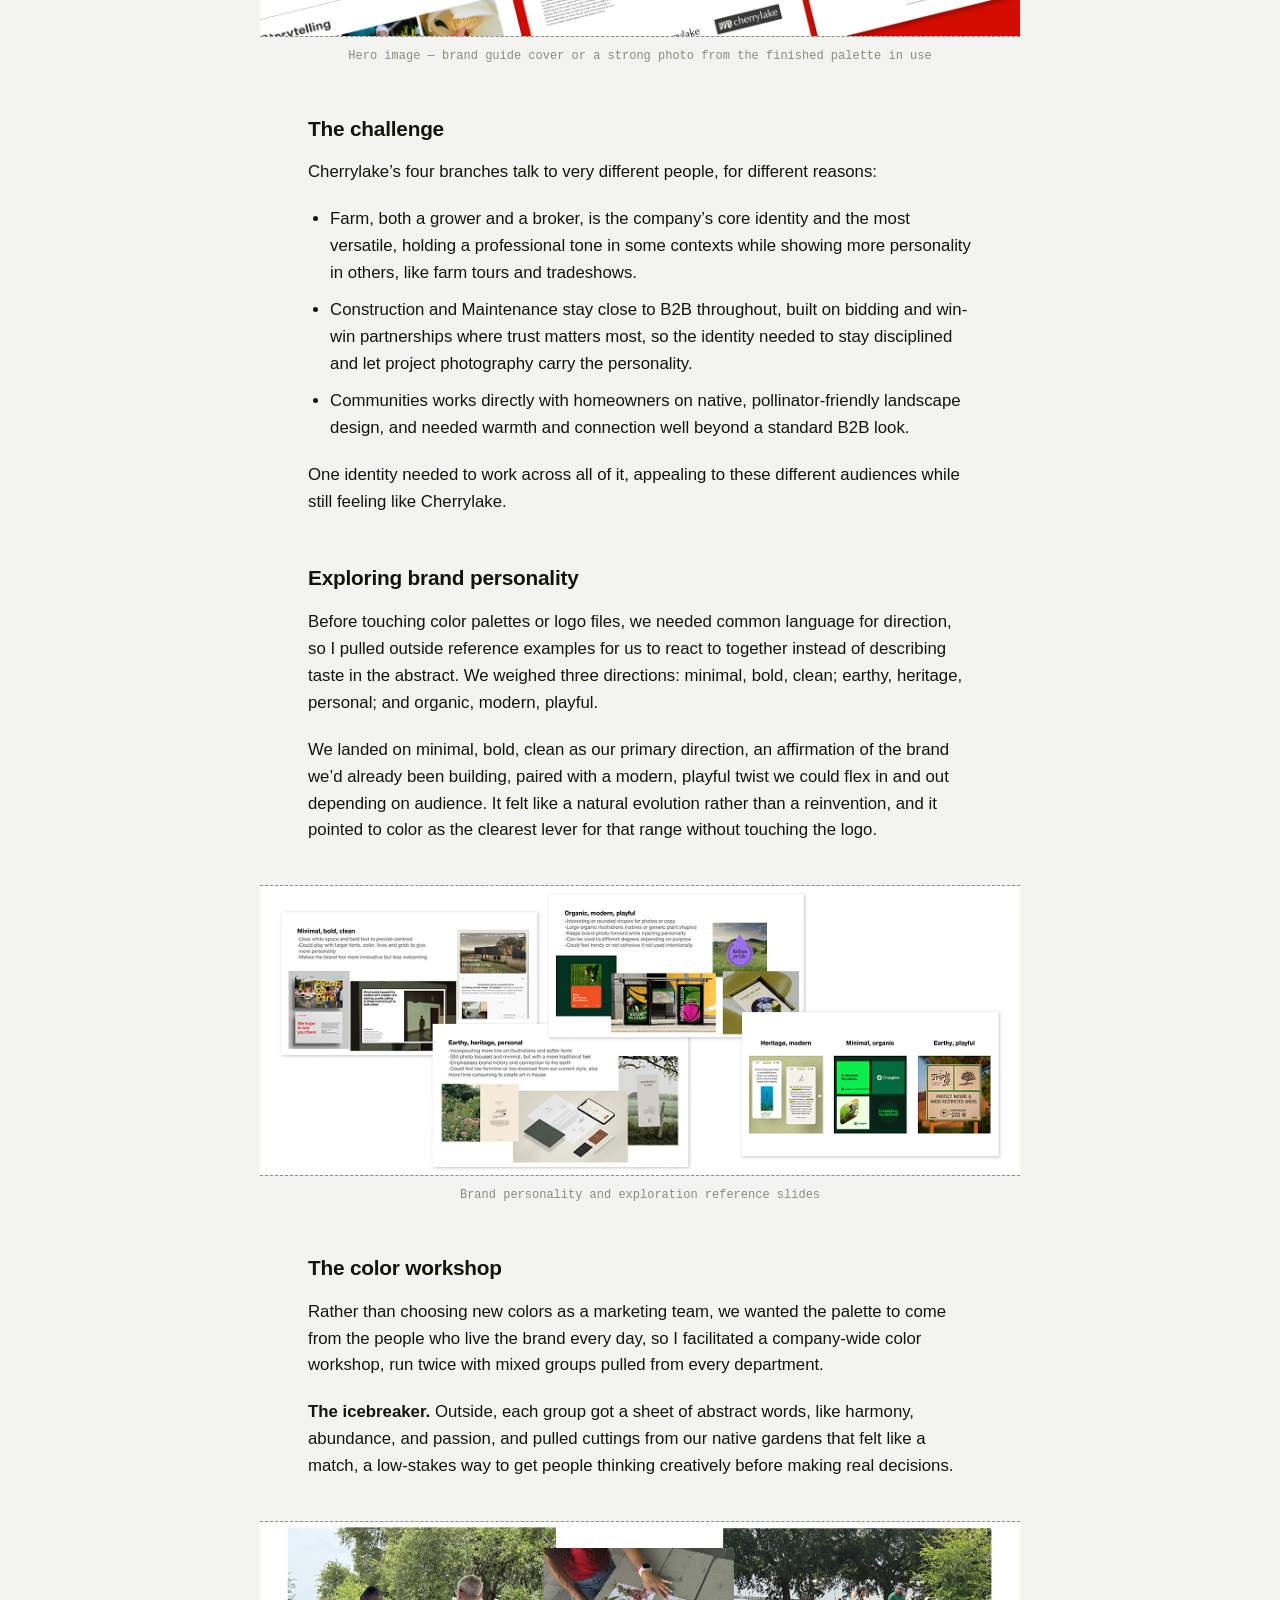
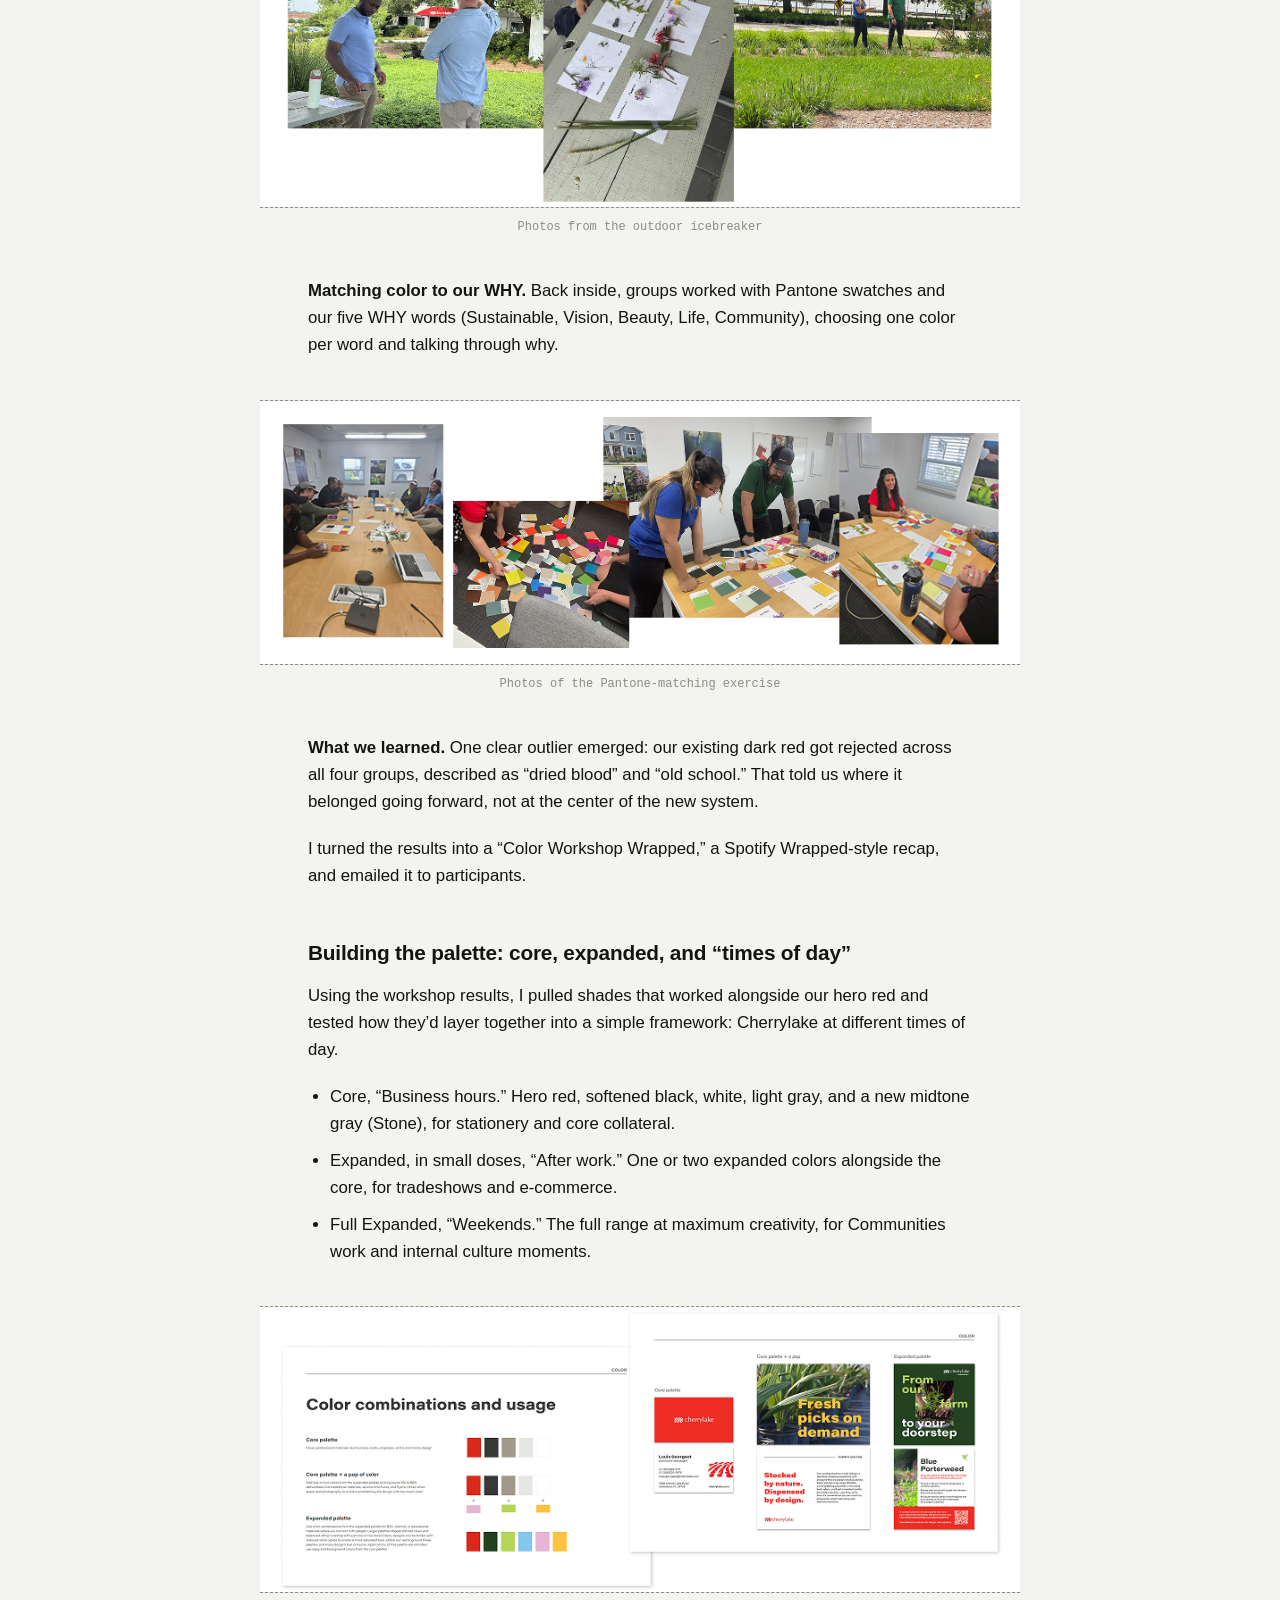
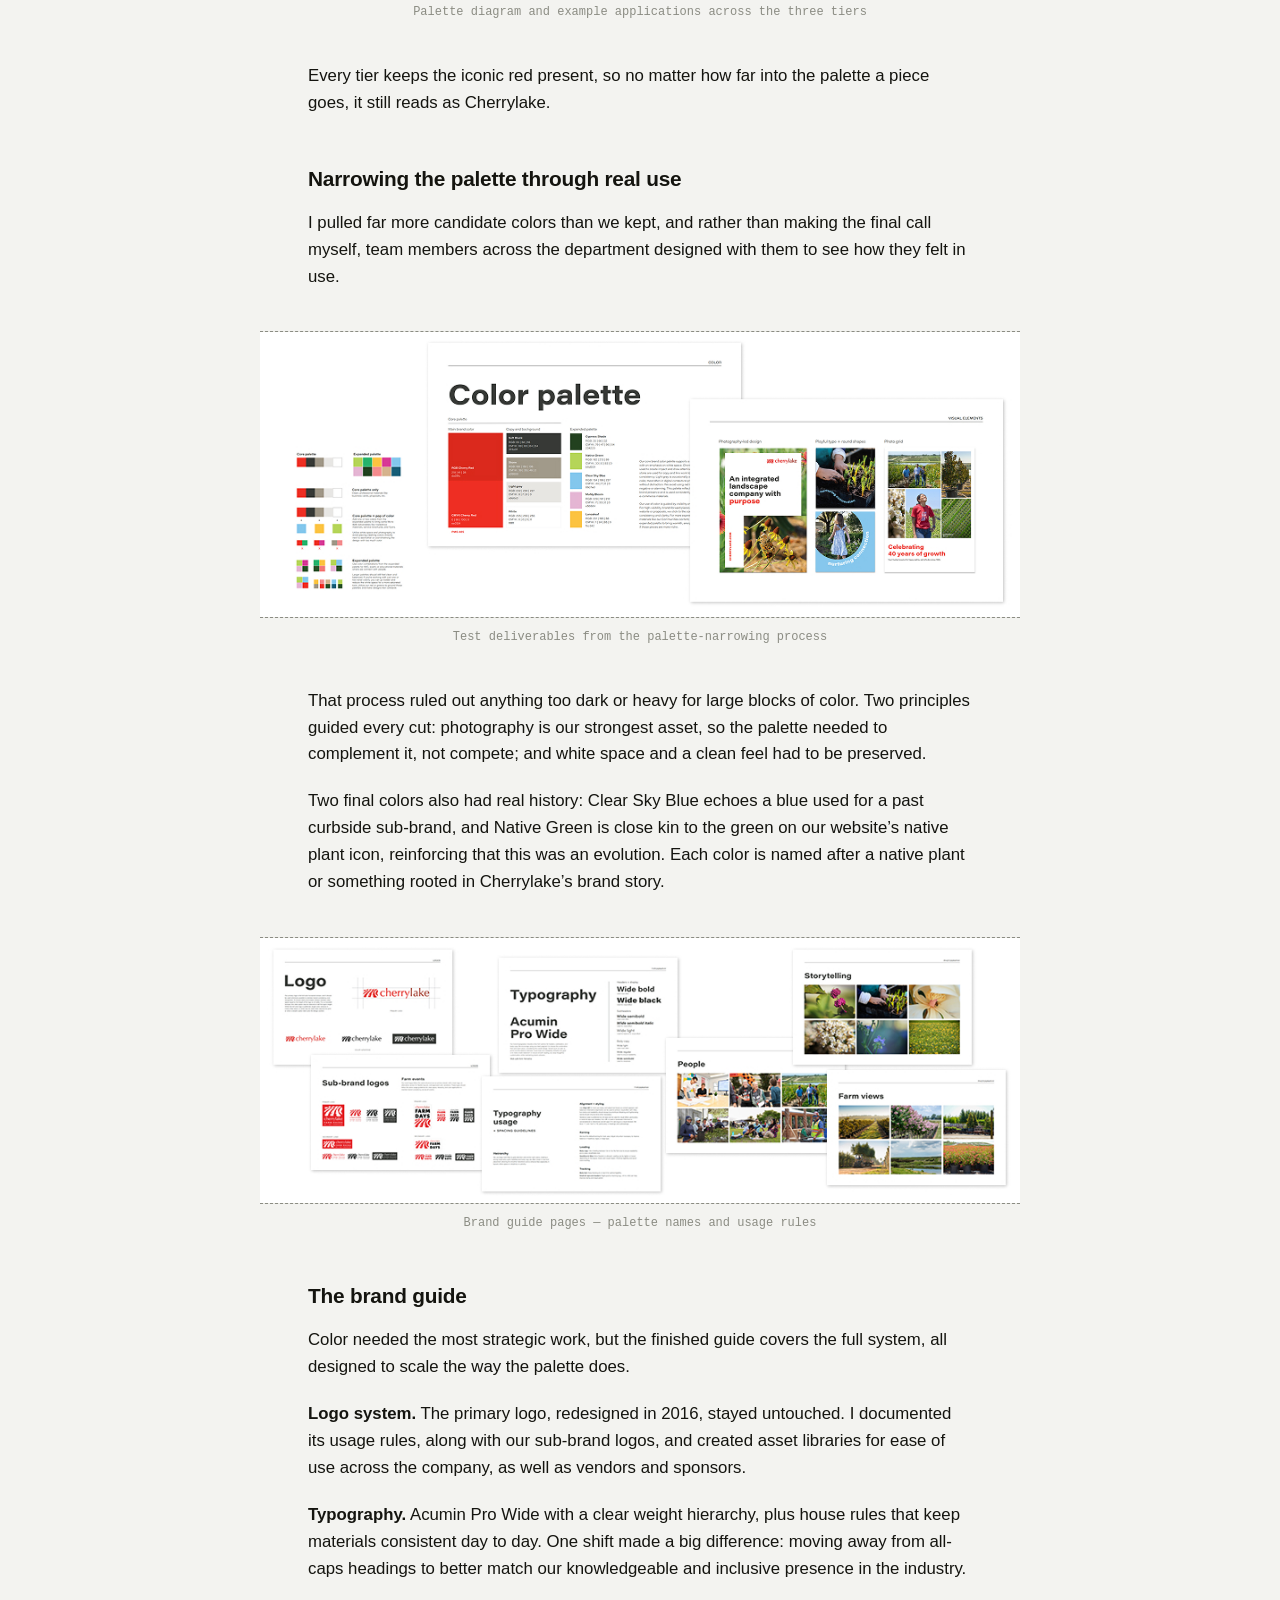
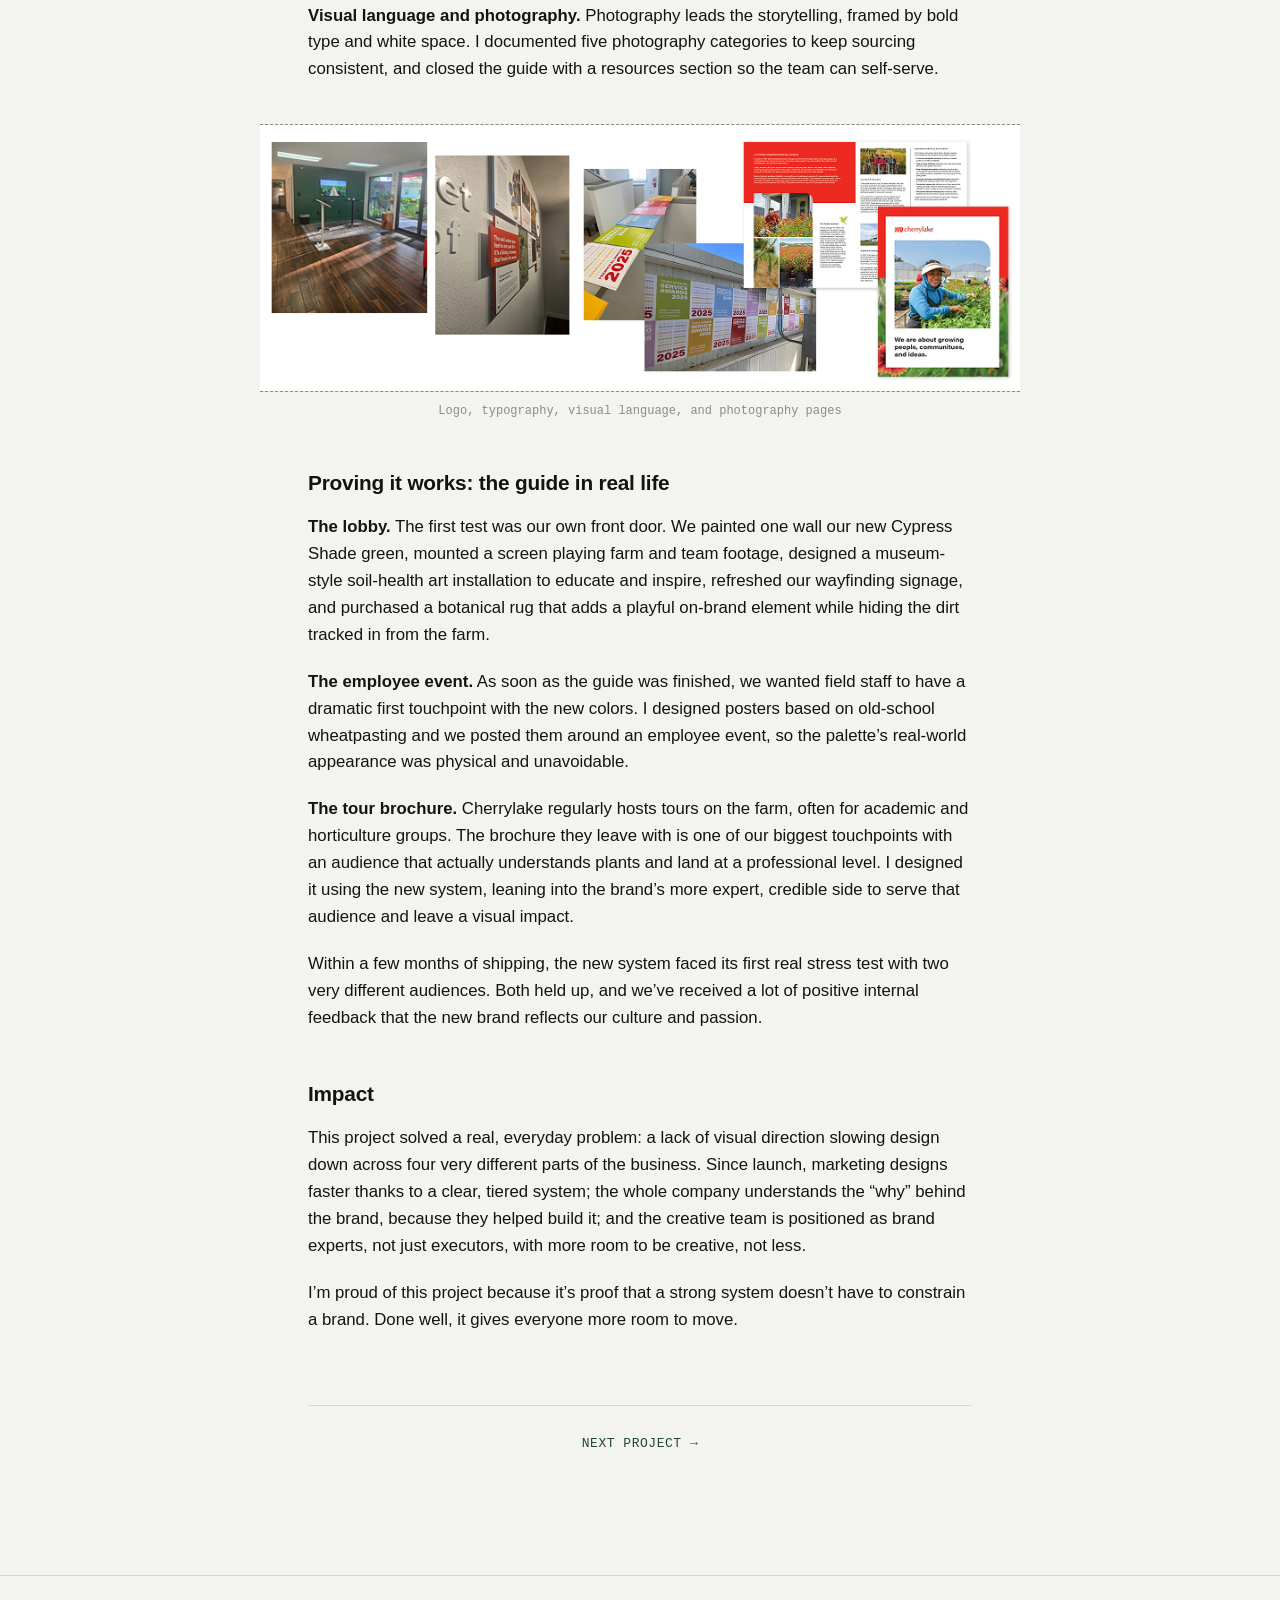
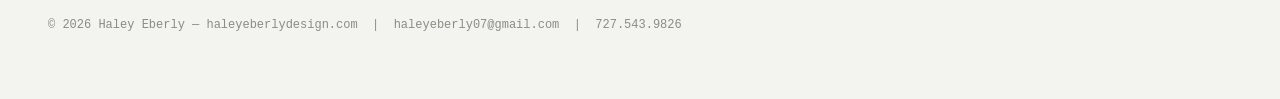
==== commit 3cbd428c: "Update case-study-1.html" ====
--- a/case-study-1.html
+++ b/case-study-1.html
@@ -144,6 +144,7 @@
   © <span id="year"></span> Haley Eberly — haleyeberlydesign.com &nbsp;|&nbsp; haleyeberly07@gmail.com &nbsp;|&nbsp; 727.543.9826
 </footer>
 
+<script src="lightbox.js" defer></script>  
 <script>
   document.getElementById('year').textContent = new Date().getFullYear();
 </script>
--- a/style.css
+++ b/style.css
@@ -15,8 +15,9 @@
   --font-body: "IBM Plex Sans", sans-serif;
   --font-mono: "IBM Plex Mono", monospace;
 
-  --measure: 640px;
-  --gutter: clamp(20px, 5vw, 64px);
+  --measure: clamp(760px, 58vw, 1040px);
+  --gutter: clamp(20px, 4vw, 48px);
+  --prose-width: clamp(1080px, 45vw, 1200px);
 }
 
 /* =========================================================
@@ -123,6 +124,9 @@
 .hero {
   padding: clamp(48px, 10vw, 96px) var(--gutter) clamp(32px, 6vw, 56px);
   max-width: 900px;
+  margin: 0 auto;
+  text-align: center;
+
 }
 
 .hero h1 {
@@ -133,9 +137,12 @@
 
 .hero p {
   margin-top: 18px;
+  margin-left: auto;
+  margin-right: auto;
   max-width: 46ch;
   color: var(--ink-soft);
   font-size: 1.05rem;
+
 }
 
 /* =========================================================
@@ -269,7 +276,7 @@
 /* In short card */
 .brief-card {
   margin: 40px auto 0;
-  max-width: 560px;
+  max-width: var(--prose-width);
   border: 1px solid var(--line);
   border-radius: 6px;
   background: var(--bg-raised);
@@ -327,6 +334,7 @@
 .case-study__body p {
   font-size: 1.05rem;
   color: var(--ink);
+  max-width: var(--prose-width);
 }
 
 .case-study__body h2 {
@@ -396,3 +404,59 @@
 }
 
 .case-study__nav a:hover { text-decoration: underline; }
+
+/* =========================================================
+   Lightbox
+   ========================================================= */
+.case-study__figure img { cursor: zoom-in; }
+ 
+.lightbox {
+  position: fixed;
+  inset: 0;
+  z-index: 100;
+  display: flex;
+  align-items: center;
+  justify-content: center;
+  padding: clamp(20px, 6vw, 64px);
+  background: color-mix(in srgb, var(--ink) 92%, transparent);
+  opacity: 0;
+  visibility: hidden;
+  transition: opacity 0.25s ease;
+}
+ 
+.lightbox.is-open {
+  opacity: 1;
+  visibility: visible;
+}
+ 
+.lightbox img {
+  max-width: 100%;
+  max-height: 100%;
+  width: auto;
+  height: auto;
+  border-radius: 4px;
+  box-shadow: 0 24px 64px rgba(0, 0, 0, 0.45);
+  cursor: default;
+}
+ 
+.lightbox__close {
+  position: absolute;
+  top: clamp(14px, 3vw, 28px);
+  right: clamp(14px, 3vw, 28px);
+  width: 40px;
+  height: 40px;
+  border: none;
+  border-radius: 50%;
+  background: var(--bg);
+  color: var(--ink);
+  font-family: var(--font-mono);
+  font-size: 20px;
+  line-height: 1;
+  cursor: pointer;
+  display: flex;
+  align-items: center;
+  justify-content: center;
+}
+ 
+.lightbox__close:hover { background: var(--bg-raised); }
+
